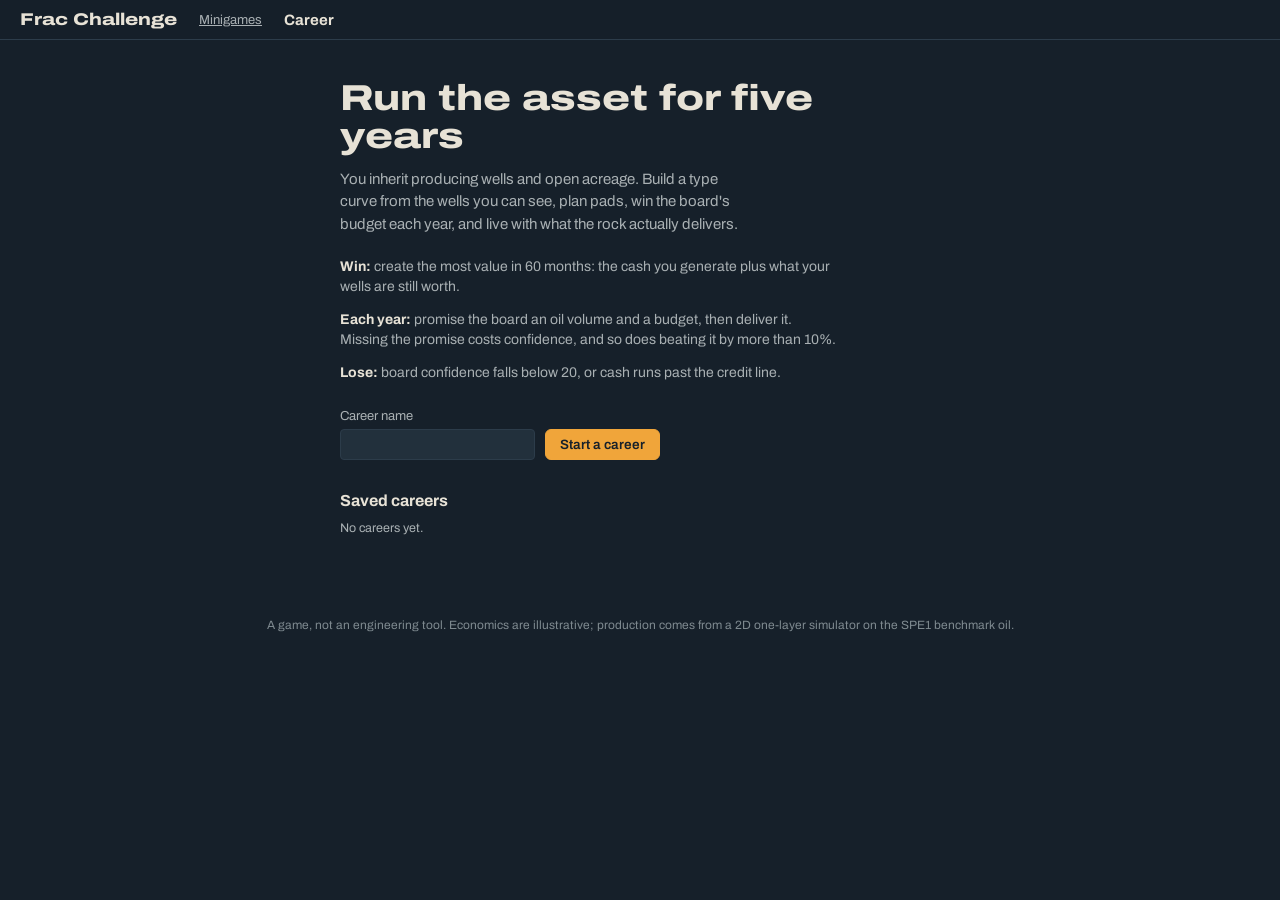
==== game/web/career.html @ 38262e61 "Ressim: frac-to-production simulator on JutulDarcy, with the game built on it First commit of the wh" ====
<!doctype html>
<html lang="en">
<head>
<meta charset="utf-8">
<meta name="viewport" content="width=device-width, initial-scale=1">
<title>Frac Challenge career</title>
<link rel="preconnect" href="https://fonts.googleapis.com">
<link rel="preconnect" href="https://fonts.gstatic.com" crossorigin>
<link href="https://fonts.googleapis.com/css2?family=Archivo:wdth,wght@62..125,400..800&display=swap" rel="stylesheet">
<link rel="icon" href="data:image/svg+xml,%3Csvg xmlns=%22http://www.w3.org/2000/svg%22 viewBox=%220 0 16 16%22%3E%3Crect x=%225%22 y=%221%22 width=%226%22 height=%2214%22 fill=%22%23f0a53a%22/%3E%3C/svg%3E">
<link rel="stylesheet" href="css/app.css">
<link rel="stylesheet" href="css/game.css">
<link rel="stylesheet" href="css/career.css">
<script type="importmap">
{ "imports": {
    "three": "./vendor/three/build/three.module.js",
    "three/addons/": "./vendor/three/addons/"
} }
</script>
</head>
<body class="career">
<header class="cbar">
  <a class="brand" href="./">Frac Challenge</a>
  <a class="workshop-link" href="minigames.html">Minigames</a>
  <span class="cname" id="cname">Career</span>
  <span class="clock" id="clock"></span>
  <span class="kpi"><span>Cash</span><strong id="cash"></strong></span>
  <span class="kpi conf"><span>Board confidence</span><meter id="conf" min="0" max="100" low="20" high="50" optimum="100"></meter><strong id="conf-n"></strong></span>
  <span class="kpi pace" id="pace" hidden><span>This year</span><strong></strong></span>
  <span class="advance">
    <button type="button" id="advY">To year end</button>
    <button type="button" id="adv1" class="continue">Continue</button>
  </span>
</header>

<main id="landing" class="landing" hidden>
  <h1>Run the asset for five years</h1>
  <p class="lede">You inherit producing wells and open acreage. Build a type curve from the wells you can see, plan pads,
    win the board's budget each year, and live with what the rock actually delivers.</p>
  <ul class="rules">
    <li><strong>Win:</strong> create the most value in 60 months: the cash you generate plus what your wells are still worth.</li>
    <li><strong>Each year:</strong> promise the board an oil volume and a budget, then deliver it. Missing the promise costs confidence, and so does beating it by more than 10%.</li>
    <li><strong>Lose:</strong> board confidence falls below 20, or cash runs past the credit line.</li>
  </ul>
  <form id="new-form" class="new-form">
    <label>Career name <input id="new-name" maxlength="40" required></label>
    <button type="submit">Start a career</button>
  </form>
  <p id="gen" class="gen" hidden role="status"></p>
  <h2>Saved careers</h2>
  <ul id="careers" class="careers"></ul>
</main>

<div id="app" class="app" hidden>
  <nav class="tabs" aria-label="Career sections">
    <button type="button" data-tab="home">Home</button>
    <button type="button" data-tab="inbox">Inbox <span id="inbox-n" class="count"></span></button>
    <span class="nav-group">Asset</span>
    <button type="button" data-tab="field">Field</button>
    <button type="button" data-tab="maps">Maps</button>
    <button type="button" data-tab="typecurve">Type curve</button>
    <button type="button" data-tab="diag">Diagnostics</button>
    <button type="button" data-tab="plan">Development plan</button>
    <span class="nav-group">Company</span>
    <button type="button" data-tab="board">Board</button>
    <button type="button" data-tab="finance">Finances</button>
  </nav>
  <div class="main">

  <section class="tab" id="tab-home" hidden>
    <div id="end-card"></div>
    <div class="home-grid">
      <div class="home-main">
        <h2>Coming up</h2>
        <ol id="next-up" class="next-up"></ol>
        <h2>Latest news</h2>
        <ol id="home-inbox" class="inbox compact"></ol>
        <div id="home-chart"></div>
      </div>
      <aside class="home-side">
        <div class="panel-card" id="conf-card"></div>
        <div class="panel-card" id="year-card"></div>
        <div class="panel-card" id="rival-card" hidden></div>
        <div class="panel-card" id="money-card"></div>
      </aside>
    </div>
  </section>

  <section class="tab" id="tab-finance" hidden>
    <div id="fin-cash"></div>
    <div id="fin-flows"></div>
    <div id="fin-years"></div>
    <div id="fin-afe"></div>
  </section>

  <section class="tab" id="tab-diag" hidden>
    <div id="diag-host"></div>
  </section>

  <section class="tab" id="tab-maps" hidden>
    <div id="maps-host"></div>
  </section>

  <section class="tab" id="tab-field" hidden>
    <div class="cols">
      <div class="col-main">
        <div class="stage3d" id="stage3d">
          <canvas id="field3d" role="img" aria-label="3D view of the field: sections, pads and wells underground. The pad list below describes it in words." aria-describedby="field-keys"></canvas>
          <div class="stage-tools">
            <button type="button" id="fit">Whole field</button>
            <button type="button" id="ug" aria-pressed="false">Underground view</button>
            <span class="seg" role="group" aria-label="Map layer">
              <button type="button" data-layer="wells" aria-pressed="true">Wells</button>
              <button type="button" data-layer="production" aria-pressed="false">Production</button>
            </span>
            <span class="seg" role="group" aria-label="Map style">
              <button type="button" data-style="aerial" aria-pressed="true">Aerial</button>
              <button type="button" data-style="topo" aria-pressed="false">Topo</button>
            </span>
            <button type="button" id="map2d" aria-pressed="false">Schematic</button>
          </div>
          <details class="map-legend">
            <summary>Legend</summary>
            <ul>
              <li><i class="sw road"></i>County road on a section line</li>
              <li><i class="sw lease"></i>Lease road and pad</li>
              <li><i class="sw plan"></i>Planned pad</li>
              <li><i class="sw well you"></i>Your well: surface location, lateral, bottom hole</li>
              <li><i class="sw well pdp"></i>Inherited well</li>
              <li><i class="sw well planned"></i>Planned well</li>
              <li class="topo-only"><i class="sw plss"></i>Section line</li>
              <li class="topo-only"><i class="sw contour"></i>Contour, 10 ft (heavy every 50 ft)</li>
              <li><i class="sw wash"></i>Dry wash</li>
            </ul>
            <p class="elev"></p>
            <p class="bubbles"></p>
            <p>Terrain, washes and elevations are illustrative, not a real place.</p>
          </details>
        </div>
        <p class="stage-note">Drag to orbit, scroll to zoom, click a section. Wells drawn about 40 ft wide so they read; equipment simplified at this scale.</p>
        <p class="sr-only" id="field-keys">The view opens as a map, north up. With it focused: arrow keys orbit, plus and minus zoom, Home shows the whole field.</p>
        <div class="month-changes" id="month-changes" role="status" aria-live="polite"></div>
        <nav class="pad-list" id="pad-list" aria-label="Pads on the field"></nav>
        <div id="map-field" hidden></div>
        <div id="ch-history"></div>
      </div>
      <aside class="col-side" id="sec-detail"></aside>
    </div>
  </section>

  <section class="tab" id="tab-typecurve" hidden>
    <div class="tc-layout">
      <div class="tc-left">
        <div class="tc-head">
          <h2>Analog wells</h2>
          <div class="tc-tools">
            <button type="button" class="small-btn" id="tc-near">Nearest to my pads</button>
            <button type="button" class="small-btn" id="tc-all">All</button>
            <button type="button" class="small-btn" id="tc-none">None</button>
            <span class="tc-prox"><select id="tc-prox-pad" aria-label="Section to auto-forecast"></select>
              <input type="number" id="tc-prox-n" min="3" max="20" value="8" aria-label="Number of nearest wells">
              <button type="button" class="small-btn" id="tc-prox">Nearest wells</button></span>
            <label class="check"><input type="checkbox" id="tc-norm" checked> Per 1,000 ft of lateral</label>
            <label class="tc-geo" id="tc-geo-row" hidden>Adjust for geology <select id="tc-geo"></select></label>
          </div>
          <p class="hint" id="tc-geo-note"></p>
        </div>
        <p class="hint">Wells near the acreage you will drill predict it best. Hover a well to find it on the chart and the map; click a column to sort.</p>
        <div id="tc-table" class="tc-table"></div>
        <div id="tc-range" class="tc-range"></div>
        <div id="map-tc"></div>
      </div>
      <div class="tc-right">
        <div id="ch-tc"></div>
        <div class="eur" id="tc-eur"></div>
        <div class="tc-fit">
          <div>
            <h2>Adjust the P50</h2>
            <p class="hint">Drag to override the fit. The white line and “Your P50 EUR” follow you; nothing is kept until you save.</p>
            <div id="tc-sliders" class="sliders"></div>
          </div>
          <div>
            <h2>Save and use</h2>
            <form id="tc-save" class="inline">
              <label>Name <input id="tc-name" maxlength="30"></label>
              <button type="submit" id="tc-save-btn">Save type curve</button>
            </form>
            <p id="tc-msg" class="hint" role="status"></p>
            <ul id="tc-list" class="plain saved"></ul>
          </div>
        </div>
      </div>
    </div>
  </section>

  <section class="tab" id="tab-plan" hidden>
    <div class="plan-strip" id="plan-strip"></div>
    <div id="plan-warn" class="warn" role="alert" hidden></div>
    <div class="plan-layout">
      <div class="plan-inputs">
        <h2>Pads, in drilling order</h2>
        <div id="map-plan" class="map-plan"></div>
        <div class="add-pad" id="add-pad"></div>
        <ol id="pads" class="pads"></ol>
        <h2>Type curve</h2>
        <div id="plan-tc"></div>
        <h2>Completion design, field-wide</h2>
        <div id="plan-design" class="sliders"></div>
        <h2>Equipment</h2>
        <div id="plan-equip" class="sliders"></div>
        <details class="rules"><summary>How the schedule works</summary>
          <ul>
            <li>One rig per pad. Wells are batch drilled, each rig gets faster with practice, and rigs move between pads.</li>
            <li>A frac crew starts a pad only after all its wells are drilled.</li>
            <li>Wells come online together after a 14-day tie-in.</li>
            <li>A pad waits for the next budget year if its cost would break that year's budget.</li>
            <li>Pads lock 30 days before spud.</li>
          </ul>
        </details>
      </div>
      <div class="plan-results">
        <div id="plan-measures" class="tiles"></div>
        <div id="plan-years"></div>
        <div id="ch-gantt"></div>
        <div id="ch-forecast"></div>
        <div id="plan-pads"></div>
        <div id="plan-scen" class="plan-scen"></div>
        <div id="plan-afe"></div>
      </div>
    </div>
  </section>

  <section class="tab" id="tab-board" hidden>
    <div class="board-layout">
      <div id="board-main"></div>
      <aside id="board-side"></aside>
    </div>
  </section>

  <section class="tab" id="tab-inbox" hidden>
    <div class="mail">
      <div class="mail-list">
        <div class="chips" id="mail-filters" role="toolbar" aria-label="Filter messages"></div>
        <ol id="inbox" class="mail-items"></ol>
      </div>
      <article class="mail-read" id="mail-read" aria-live="polite"></article>
    </div>
  </section>
  </div>
</div>

<footer class="disclaimer">
  A game, not an engineering tool. Economics are illustrative; production comes from a 2D one-layer simulator on the SPE1 benchmark oil.
</footer>
<script type="module" src="js/career/app.js"></script>
</body>
</html>
---- game/web/css/app.css ----
:root {
  --bluestone: #16202a;
  --slate: #22303c;
  --slate-2: #2c3c4a;
  --bone: #e7e2d6;
  --bone-dim: #a9b0b3;
  --gauge: #f0a53a;
  --api-red: #c8463a;
  --plate-steel: #c9c6bd;
  --plate-ink: #1f2428;
  --font: 'Archivo', system-ui, sans-serif;
  --gutter: 16px;
}
* { box-sizing: border-box; }
html, body { margin: 0; height: 100%; background: var(--bluestone); color: var(--bone); font-family: var(--font);
  font-variation-settings: 'wdth' 100; -webkit-font-smoothing: antialiased; overflow: hidden; }
#view { position: fixed; inset: 0; width: 100%; height: 100%; display: block; outline: none; }

.title { position: fixed; top: 20px; left: 24px; max-width: 34ch; pointer-events: none; }
.title h1 { margin: 0; font-size: 30px; line-height: 1.05; font-weight: 750; font-variation-settings: 'wdth' 125; letter-spacing: 0.01em; }
.switch { display: flex; gap: 4px; margin-top: 14px; pointer-events: auto; }
.switch a { padding: 5px 12px; font-size: 13px; color: var(--bone-dim); text-decoration: none; border: 1px solid var(--slate-2); border-radius: 999px; }
.switch a:hover { color: var(--bone); }
.switch a:focus-visible { outline: 2px solid var(--gauge); outline-offset: 2px; }
.switch a[aria-current='page'] { color: var(--bluestone); background: var(--gauge); border-color: var(--gauge); }
.title p { margin: 8px 0 0; font-size: 14px; line-height: 1.45; color: var(--bone-dim); }

/* the stack: a real top-to-bottom sequence, so it is an ordered list joined by a pipe */
.stack { position: fixed; left: 24px; top: 50%; transform: translateY(-50%); }
.stack ol { list-style: none; margin: 0; padding: 0 0 0 18px; position: relative; }
.stack ol::before { content: ''; position: absolute; left: 5px; top: 10px; bottom: 10px; width: 2px; background: var(--slate-2); }
.stack li { position: relative; margin: 2px 0; }
.stack button { all: unset; cursor: pointer; display: block; padding: 6px 10px; font-size: 14px; line-height: 1.2; color: var(--bone-dim);
  border-radius: 4px; }
.stack button::before { content: ''; position: absolute; left: -17px; top: 50%; width: 10px; height: 10px; margin-top: -5px;
  border-radius: 50%; background: var(--bluestone); border: 2px solid var(--slate-2); }
.stack button:hover { color: var(--bone); }
.stack button:focus-visible { outline: 2px solid var(--gauge); outline-offset: 2px; }
.stack button[aria-current='true'] { color: var(--bone); background: var(--slate); }
.stack button[aria-current='true']::before { background: var(--gauge); border-color: var(--gauge); }

/* the nameplate: stamped stainless, four rivets, etched type. The one loud element on screen. */
.plate { position: fixed; right: 24px; top: 50%; transform: translateY(-50%); width: min(340px, calc(100vw - 32px)); }
.plate-inner { position: relative; padding: 22px 24px 18px; color: var(--plate-ink); border-radius: 6px;
  background:
    radial-gradient(circle at 12px 12px, #8d8a83 3px, #e9e6de 4px, transparent 5px),
    radial-gradient(circle at calc(100% - 12px) 12px, #8d8a83 3px, #e9e6de 4px, transparent 5px),
    radial-gradient(circle at 12px calc(100% - 12px), #8d8a83 3px, #e9e6de 4px, transparent 5px),
    radial-gradient(circle at calc(100% - 12px) calc(100% - 12px), #8d8a83 3px, #e9e6de 4px, transparent 5px),
    repeating-linear-gradient(90deg, rgba(255,255,255,0.05) 0 1px, rgba(0,0,0,0.04) 1px 3px),
    linear-gradient(160deg, #dcd9d1, var(--plate-steel) 55%, #b4b1a8);
  box-shadow: inset 0 0 0 1px rgba(255,255,255,0.5), inset 0 0 0 3px rgba(0,0,0,0.12), 0 18px 40px rgba(0,0,0,0.45); }
.plate h2 { margin: 0 0 8px; font-size: 19px; line-height: 1.15; font-weight: 800; font-variation-settings: 'wdth' 125;
  text-shadow: 0 1px 0 rgba(255,255,255,0.6), 0 -1px 0 rgba(0,0,0,0.25); }
.plate p { margin: 0 0 12px; font-size: 14px; line-height: 1.45; }
.plate dl { margin: 0; display: grid; gap: 6px; }
.plate dl div { padding-top: 6px; border-top: 1px solid rgba(31,36,40,0.22); font-size: 13.5px; font-variant-numeric: tabular-nums; }
.plate-est { margin: 12px 0 0 !important; font-size: 12.5px !important; color: #5b5a55; }

.explode { position: fixed; left: 50%; bottom: 64px; transform: translateX(-50%); display: flex; align-items: center; gap: 14px;
  font-size: 13px; color: var(--bone-dim); padding: 10px 16px; background: rgba(22,32,42,0.72); border-radius: 999px;
  backdrop-filter: blur(6px); }
.explode input { width: min(360px, 50vw); accent-color: var(--gauge); }
.explode input:focus-visible { outline: 2px solid var(--gauge); outline-offset: 4px; }

.disclaimer { position: fixed; left: 50%; bottom: 16px; transform: translateX(-50%); width: min(760px, calc(100vw - 32px));
  font-size: 12px; line-height: 1.4; color: #7f8a90; text-align: center; }
.perf { position: fixed; right: 12px; bottom: 12px; font-size: 12px; color: var(--bone-dim); font-variant-numeric: tabular-nums; }

/* hover label that follows the pointer over a part */
.hover-tag { position: fixed; pointer-events: none; padding: 4px 8px; font-size: 13px; background: var(--slate); color: var(--bone);
  border-left: 3px solid var(--gauge); border-radius: 3px; transform: translate(14px, -50%); white-space: nowrap; }

@media (max-width: 760px) {
  .title h1 { font-size: 24px; }
  .stack { top: auto; bottom: 120px; transform: none; left: var(--gutter); }
  .stack button { padding: 4px 8px; font-size: 13px; }
  .plate { top: auto; bottom: 120px; right: var(--gutter); transform: none; width: min(260px, calc(100vw - 32px)); }
  .explode { bottom: 72px; width: calc(100vw - 32px); }
  .explode input { flex: 1; width: auto; }
}
@media (prefers-reduced-motion: reduce) { * { transition: none !important; } }
.switch a.back { margin-left: 10px; color: var(--gauge, #f0a53a); border-color: currentColor; }
---- game/web/css/game.css ----
/* Game screens. Tokens come from app.css (bluestone, slate, bone, gauge amber, API red, Archivo). */
body.game { overflow: hidden; }
[hidden] { display: none !important; }
body[data-screen='levels'] .labels { display: none; }   /* 3D labels must not show through the level list */
.star-off { color: var(--slate-2); }

.topbar { position: fixed; top: 0; left: 0; right: 0; height: 52px; display: flex; align-items: center; gap: 18px;
  padding: 0 20px; background: linear-gradient(var(--bluestone), rgba(22,32,42,0)); z-index: 5; }
.brand { font-weight: 800; font-variation-settings: 'wdth' 125; font-size: 17px; color: var(--bone); text-decoration: none; }
.brand:focus-visible, .workshop-link:focus-visible { outline: 2px solid var(--gauge); outline-offset: 3px; }
.crumb { font-size: 14px; color: var(--bone-dim); }
.sim { margin-left: auto; font-size: 13px; color: var(--bone-dim); display: inline-flex; align-items: center; gap: 7px; }
.sim::before { content: ''; width: 8px; height: 8px; border-radius: 50%; background: var(--bone-dim); }
.sim[data-state='ready']::before { background: #6fbf73; }
.sim[data-state='warming']::before { background: var(--gauge); animation: pulse 1.2s infinite; }
.sim[data-state='error']::before, .sim[data-state='off']::before { background: var(--api-red); }
@keyframes pulse { 50% { opacity: 0.3; } }
.workshop-link { font-size: 13px; color: var(--bone-dim); }

/* ---------- level list: a drilling schedule, in play order ---------- */
.screen.levels { position: fixed; inset: 52px 0 40px; overflow: auto; z-index: 4;
  background: linear-gradient(90deg, rgba(22,32,42,0.97) 0, rgba(22,32,42,0.9) 560px, rgba(22,32,42,0.2) 900px); }
.levels-inner { max-width: 560px; padding: 28px 24px 40px; }
.levels h1 { font-size: 34px; line-height: 1.05; margin: 0 0 10px; font-weight: 800; font-variation-settings: 'wdth' 125; }
.lede { font-size: 15px; line-height: 1.5; color: var(--bone-dim); margin: 0 0 18px; max-width: 46ch; }
.player { display: flex; flex-direction: column; gap: 6px; font-size: 13px; color: var(--bone-dim); margin-bottom: 22px; }
.player input { font: inherit; font-size: 15px; color: var(--bone); background: var(--slate); border: 1px solid var(--slate-2);
  border-radius: 4px; padding: 8px 10px; max-width: 280px; }
.player input:focus-visible { outline: 2px solid var(--gauge); outline-offset: 1px; }
.level-list { list-style: none; margin: 0; padding: 0; counter-reset: lv; }
.level-list li { counter-increment: lv; }
.level-list button { all: unset; box-sizing: border-box; cursor: pointer; display: grid; grid-template-columns: 34px 1fr auto;
  grid-template-areas: 'n name stars' 'n brief brief'; gap: 2px 10px; width: 100%; padding: 12px 10px; border-top: 1px solid var(--slate-2); }
.level-list button::before { content: counter(lv); grid-area: n; font-size: 22px; font-weight: 700; color: var(--slate-2);
  font-variation-settings: 'wdth' 125; font-variant-numeric: tabular-nums; }
.level-list button:hover { background: rgba(44,60,74,0.5); }
.level-list button:hover::before { color: var(--gauge); }
.level-list button:focus-visible { outline: 2px solid var(--gauge); outline-offset: -2px; }
.lv-name { grid-area: name; font-size: 17px; font-weight: 700; }
.lv-brief { grid-area: brief; font-size: 13.5px; line-height: 1.45; color: var(--bone-dim); }
.lv-stars { grid-area: stars; color: var(--gauge); letter-spacing: 2px; font-size: 15px; }

/* ---------- side panels ---------- */
.panel { position: fixed; top: 60px; bottom: 44px; width: 360px; overflow: auto; z-index: 3; padding: 18px 20px 24px;
  background: rgba(22,32,42,0.9); backdrop-filter: blur(8px); border-radius: 8px; scrollbar-width: thin; }
.panel.design { left: 16px; }
.panel.results { right: 16px; width: 400px; }
.panel h1 { margin: 0 0 6px; font-size: 24px; font-weight: 800; font-variation-settings: 'wdth' 125; }
.panel h2 { margin: 22px 0 8px; font-size: 15px; font-weight: 700; }
.panel p { margin: 0 0 10px; font-size: 14px; line-height: 1.5; }
.lesson { color: var(--bone-dim); border-left: 3px solid var(--gauge); padding-left: 10px; }
.facts, .capex dl, .money dl { margin: 12px 0; display: grid; gap: 0; }
.facts div, .capex dl div, .money dl div { display: flex; justify-content: space-between; gap: 12px; padding: 5px 0;
  border-top: 1px solid rgba(169,176,179,0.14); font-size: 13.5px; }
.facts dt, .capex dt, .money dt { color: var(--bone-dim); }
.facts dd, .capex dd, .money dd { margin: 0; font-variant-numeric: tabular-nums; }

.ctl { margin: 14px 0 6px; }
.ctl label { display: flex; justify-content: space-between; font-size: 14px; font-weight: 600; margin-bottom: 4px; }
.ctl output { font-weight: 500; font-variant-numeric: tabular-nums; color: var(--gauge); }
.ctl input[type=range] { width: 100%; accent-color: var(--gauge); }
.ctl input:focus-visible { outline: 2px solid var(--gauge); outline-offset: 3px; }
.ctl .hint { margin: 2px 0 0; font-size: 12.5px; color: var(--bone-dim); }
.ctl.compact { margin: 4px 0; }
.ctl.compact label { font-size: 12.5px; font-weight: 500; margin: 0; }
.per-stage { border: 1px solid var(--slate-2); border-radius: 6px; padding: 6px 10px 8px; margin: 14px 0; }
.per-stage legend { font-size: 13px; font-weight: 600; padding: 0 4px; }

.capex { margin-top: 18px; padding-top: 10px; border-top: 2px solid var(--slate-2); }
.capex-total { display: flex; justify-content: space-between; align-items: baseline; }
.capex-total span { font-size: 14px; color: var(--bone-dim); }
.capex-total strong { font-size: 24px; font-weight: 700; font-variant-numeric: tabular-nums; }
.budget { height: 6px; background: var(--slate); border-radius: 3px; margin: 8px 0 4px; overflow: hidden; }
.budget span { display: block; height: 100%; background: var(--gauge); border-radius: 3px; }
.budget.over span { background: var(--api-red); }
.budget-text { font-size: 12.5px !important; color: var(--bone-dim); }

.run { all: unset; box-sizing: border-box; display: block; width: 100%; text-align: center; cursor: pointer; margin-top: 16px;
  padding: 12px; font-weight: 700; font-size: 15px; color: var(--bluestone); background: var(--gauge); border-radius: 6px; }
.run:hover { filter: brightness(1.08); }
.run:focus-visible { outline: 2px solid var(--bone); outline-offset: 2px; }
.run:disabled { cursor: not-allowed; background: var(--slate-2); color: var(--bone-dim); }
.run-note { font-size: 12.5px !important; color: var(--bone-dim); margin-top: 8px !important; }
body[data-screen='results'] .panel.design .run { background: var(--slate-2); color: var(--bone); }

.runbar { position: fixed; left: 50%; top: 70px; transform: translateX(-50%); z-index: 6; display: flex; align-items: center; gap: 10px;
  padding: 10px 16px; font-size: 14px; background: var(--slate); border-radius: 999px; box-shadow: 0 8px 24px rgba(0,0,0,0.35); }
.spinner { width: 14px; height: 14px; border: 2px solid var(--slate-2); border-top-color: var(--gauge); border-radius: 50%; animation: spin 0.8s linear infinite; }
@keyframes spin { to { transform: rotate(360deg); } }

/* ---------- results ---------- */
.npv { display: grid; grid-template-columns: 1fr auto; align-items: end; gap: 0 12px; padding-bottom: 6px; }
.npv-label { grid-column: 1 / -1; font-size: 13px; color: var(--bone-dim); }
.npv-value { font-size: 44px; line-height: 1; font-weight: 800; font-variation-settings: 'wdth' 112; font-variant-numeric: tabular-nums; }
.npv-value.neg { color: #e88a7f; }
.stars { font-size: 26px; color: var(--gauge); letter-spacing: 3px; }
.thresholds { grid-column: 1 / -1; font-size: 12.5px !important; color: var(--bone-dim); margin: 6px 0 0 !important; }
.money-note { font-size: 12.5px !important; color: var(--bone-dim); }

.chart { margin: 18px 0 0; position: relative; }
.chart figcaption { font-size: 14px; font-weight: 600; margin-bottom: 2px; }
.chart-note { font-size: 12.5px !important; color: var(--bone-dim); margin: 0 0 4px !important; }
.chart svg { width: 100%; height: auto; display: block; overflow: visible; }
.chart .grid { stroke: rgba(169,176,179,0.12); stroke-width: 1; }
.chart .axis-zero { stroke: rgba(169,176,179,0.45); stroke-width: 1; }
.chart .tick { fill: var(--bone-dim); font-size: 10.5px; font-family: var(--font); font-variant-numeric: tabular-nums; }
.chart .series { fill: none; stroke: var(--gauge); stroke-width: 2; stroke-linejoin: round; stroke-linecap: round; }
.chart .bar { fill: var(--gauge); }
.chart .cross { stroke: rgba(231,226,214,0.4); stroke-width: 1; }
.chart .dot { fill: var(--gauge); stroke: var(--bluestone); stroke-width: 2; }
.chart .marker { stroke: var(--bone-dim); stroke-dasharray: 3 3; }
.chart .marker-text { fill: var(--bone); }
.chart-tip { position: absolute; pointer-events: none; padding: 6px 9px; font-size: 12.5px; background: var(--slate); border-radius: 4px;
  box-shadow: 0 6px 18px rgba(0,0,0,0.4); display: flex; flex-direction: column; gap: 1px; white-space: nowrap; z-index: 2; }
.chart-tip .muted { color: var(--bone-dim); }
.chart-table summary { font-size: 12px; color: var(--bone-dim); cursor: pointer; margin-top: 4px; }
.chart-table table { font-size: 12px; border-collapse: collapse; margin-top: 4px; }
.chart-table td, .chart-table th { padding: 2px 10px 2px 0; text-align: left; font-variant-numeric: tabular-nums; }

.board { list-style: none; margin: 0; padding: 0; counter-reset: rk; }
.board li { counter-increment: rk; display: grid; grid-template-columns: 22px 1fr auto auto; gap: 8px; padding: 5px 0;
  border-top: 1px solid rgba(169,176,179,0.14); font-size: 13.5px; }
.board li::before { content: counter(rk); color: var(--bone-dim); font-variant-numeric: tabular-nums; }
.board li.empty { display: block; color: var(--bone-dim); }
.board li.empty::before { content: none; }
.board .who { overflow: hidden; text-overflow: ellipsis; white-space: nowrap; }
.board .st { color: var(--gauge); }
.board .val { font-variant-numeric: tabular-nums; }
.actions { display: flex; gap: 8px; margin-top: 20px; }
.actions button { all: unset; cursor: pointer; flex: 1; text-align: center; padding: 10px; font-size: 14px; font-weight: 600;
  border: 1px solid var(--slate-2); border-radius: 6px; }
.actions button.primary { background: var(--gauge); color: var(--bluestone); border-color: var(--gauge); }
.actions button:focus-visible { outline: 2px solid var(--bone); outline-offset: 2px; }

/* ---------- pressure timeline ---------- */
.timeline { position: fixed; left: 392px; right: 432px; bottom: 52px; z-index: 3; display: flex; align-items: center; gap: 12px;
  padding: 10px 14px; background: rgba(22,32,42,0.88); border-radius: 8px; backdrop-filter: blur(6px); flex-wrap: wrap; }
.timeline button { all: unset; cursor: pointer; padding: 5px 12px; font-size: 13px; font-weight: 600; border: 1px solid var(--slate-2); border-radius: 999px; }
.timeline button:focus-visible { outline: 2px solid var(--gauge); outline-offset: 2px; }
.timeline input { flex: 1; min-width: 120px; accent-color: var(--gauge); }
#month-label { font-size: 13px; min-width: 120px; font-variant-numeric: tabular-nums; }
.legend { display: flex; align-items: center; gap: 8px; font-size: 12px; color: var(--bone-dim); flex-basis: 100%; }
.legend .ramp { flex: 1; height: 8px; border-radius: 2px; }

/* ---------- 3D labels ---------- */
.labels { position: fixed; inset: 0; pointer-events: none; z-index: 2; }
.lbl { position: absolute; left: 0; top: 0; font-size: 12px; color: var(--bone); white-space: nowrap; margin: -9px 0 0 6px; text-shadow: 0 1px 3px rgba(0,0,0,0.8); }
.lbl.stage { font-weight: 700; color: var(--gauge); margin-left: -4px; }
.lbl.lease { color: var(--gauge); }
.lbl.muted, .lbl.tick, .lbl.note { color: var(--bone-dim); }
.lbl.note { font-style: italic; }

.game .disclaimer { bottom: 12px; }

@media (max-width: 900px) {
  .game .disclaimer { font-size: 10.5px; bottom: 6px; }
  .screen.levels { bottom: 64px; }
  .topbar { gap: 10px; padding: 0 12px; }
  .topbar .crumb { display: none; }
  .workshop-link { font-size: 12px; }
  .panel, .panel.results { width: auto; left: 12px !important; right: 12px !important; top: auto; bottom: 48px; max-height: 46vh; }
  body[data-screen='results'] .panel.design { display: none; }   /* one panel at a time on a phone */
  .panel.results { z-index: 4; }
  .timeline { left: 12px; right: 12px; bottom: calc(46vh + 56px); }
  .levels-inner { padding: 20px 16px; }
}
---- game/web/css/career.css ----
/* Career mode: a desk, not a 3D stage. Same tokens as the game; the page scrolls. */
body.career { overflow: auto; background: var(--bluestone); }
body.career .disclaimer { position: static; transform: none; margin: 32px auto 16px; }

.cbar { position: sticky; top: 0; z-index: 10; display: flex; flex-wrap: wrap; align-items: center; gap: 10px 22px; padding: 10px 20px;
  background: rgba(22,32,42,0.96); border-bottom: 1px solid var(--slate-2); backdrop-filter: blur(6px); }
.cname { font-weight: 700; font-size: 15px; }
.clock { font-size: 14px; color: var(--bone-dim); font-variant-numeric: tabular-nums; }
.kpi { display: inline-flex; align-items: baseline; gap: 8px; font-size: 13px; color: var(--bone-dim); }
.kpi strong { color: var(--bone); font-size: 15px; font-variant-numeric: tabular-nums; }
.kpi meter { width: 90px; height: 8px; align-self: center; }
.advance { margin-left: auto; display: flex; gap: 8px; }
.advance button, .new-form button, .inline button, .board-go, .pads button, .small-btn { all: unset; cursor: pointer; padding: 7px 14px;
  font-size: 13.5px; font-weight: 600; border-radius: 6px; border: 1px solid var(--slate-2); color: var(--bone); }
.advance button#adv1, .new-form button, .inline button, .board-go { background: var(--gauge); color: var(--bluestone); border-color: var(--gauge); }
.advance button:disabled, .board-go:disabled { cursor: not-allowed; background: var(--slate); color: var(--bone-dim); border-color: var(--slate-2); }
.advance button:focus-visible, .new-form button:focus-visible, .inline button:focus-visible, .board-go:focus-visible, .pads button:focus-visible,
.small-btn:focus-visible, .tabs button:focus-visible { outline: 2px solid var(--bone); outline-offset: 2px; }

.landing { max-width: 640px; margin: 0 auto; padding: 40px 20px; }
.landing h1 { font-size: 36px; line-height: 1.05; margin: 0 0 12px; font-weight: 800; font-variation-settings: 'wdth' 125; }
.landing h2 { font-size: 16px; margin: 32px 0 10px; }
.new-form { display: flex; gap: 10px; align-items: end; flex-wrap: wrap; }
.new-form label, .inline label { display: flex; flex-direction: column; gap: 6px; font-size: 13px; color: var(--bone-dim); }
input[type=text], input:not([type]), input[type=number], select { font: inherit; font-size: 14px; color: var(--bone); background: var(--slate);
  border: 1px solid var(--slate-2); border-radius: 4px; padding: 7px 9px; }
input:focus-visible, select:focus-visible { outline: 2px solid var(--gauge); outline-offset: 1px; }
.gen { margin-top: 14px; font-size: 14px; }
.careers { list-style: none; padding: 0; margin: 0; }
.careers a { display: flex; justify-content: space-between; gap: 12px; padding: 10px 4px; border-top: 1px solid var(--slate-2);
  color: var(--bone); text-decoration: none; font-size: 14px; }
.careers a:hover { background: rgba(44,60,74,0.5); }
.careers .meta { color: var(--bone-dim); font-variant-numeric: tabular-nums; }

.app { max-width: 1320px; margin: 0 auto; padding: 0 20px; }
.tabs { display: flex; gap: 2px; margin: 16px 0 18px; border-bottom: 1px solid var(--slate-2); }
.tabs button { all: unset; cursor: pointer; padding: 10px 16px; font-size: 14px; font-weight: 600; color: var(--bone-dim); border-bottom: 2px solid transparent; margin-bottom: -1px; }
.tabs button[aria-selected='true'] { color: var(--bone); border-bottom-color: var(--gauge); }
.count { display: inline-block; min-width: 18px; padding: 0 5px; margin-left: 4px; font-size: 11.5px; line-height: 18px; text-align: center;
  border-radius: 9px; background: var(--gauge); color: var(--bluestone); }
.count:empty { display: none; }

.cols { display: grid; grid-template-columns: minmax(0, 1fr) 360px; gap: 28px; align-items: start; }
#tab-typecurve .cols, #tab-plan .cols { grid-template-columns: 360px minmax(0, 1fr); }
.col-side h2, .col-main h2 { font-size: 15px; margin: 22px 0 8px; }
.col-side h2:first-child, .col-main h2:first-child { margin-top: 0; }
.hint { font-size: 12.5px; color: var(--bone-dim); line-height: 1.45; margin: 0 0 8px; }
.plain { list-style: none; padding: 0; margin: 0; font-size: 13.5px; }
.plain li { padding: 6px 0; border-top: 1px solid rgba(169,176,179,0.14); display: flex; justify-content: space-between; gap: 10px; }

/* map */
.fieldmap { width: 100%; height: auto; display: block; }
.fieldmap .sec-box { fill: #1d2a35; stroke: #2c3c4a; stroke-width: 1; }
.fieldmap .sec { cursor: pointer; outline: none; }
.fieldmap .sec:hover .sec-box, .fieldmap .sec:focus-visible .sec-box { stroke: var(--gauge); stroke-width: 1.5; }
.fieldmap .sec.developed .sec-box { fill: #22303c; }
.fieldmap .sec.focus .sec-box { stroke: var(--gauge); stroke-width: 2; }
.fieldmap .sec-name { fill: var(--bone-dim); font-size: 10px; font-family: var(--font); font-weight: 600; }
.fieldmap .lat { stroke-width: 2; stroke-linecap: round; }
.fieldmap .lat.inherited:not(.sel), .fieldmap .lat.you:not(.sel) { opacity: 0.35; }
.fieldmap .lat.planned { stroke: var(--gauge); stroke-dasharray: 5 4; stroke-width: 1.6; }
.fieldmap .lat.planned.locked { stroke-dasharray: none; }
.fieldmap .lat-hit { stroke: transparent; stroke-width: 9; cursor: pointer; }
.fieldmap .order { fill: var(--gauge); }
.fieldmap .order-n { fill: var(--bluestone); font-size: 10px; font-weight: 800; font-family: var(--font); }
.fieldmap .map-note { fill: var(--bone-dim); font-size: 9px; font-family: var(--font); }

/* type curve */
.tc-wells { max-height: 340px; overflow: auto; border-top: 1px solid var(--slate-2); margin-bottom: 14px; }
.tc-wells label { display: grid; grid-template-columns: 18px 64px 1fr; gap: 8px; align-items: center; padding: 5px 2px; font-size: 13px;
  border-bottom: 1px solid rgba(169,176,179,0.12); cursor: pointer; }
.tc-wells .meta { color: var(--bone-dim); font-size: 12px; font-variant-numeric: tabular-nums; }
.tc-wells input { accent-color: var(--gauge); }
.tc-tools { font-size: 13px; margin: 6px 0 8px; }
.tc-tools input { accent-color: var(--gauge); }
.eur { display: flex; gap: 22px; margin: 6px 0 4px; flex-wrap: wrap; }
.eur div { display: flex; flex-direction: column; }
.eur span { font-size: 12.5px; color: var(--bone-dim); }
.eur strong { font-size: 22px; font-variant-numeric: tabular-nums; }
.sliders .ctl { margin: 10px 0; }
.inline { display: flex; gap: 10px; align-items: end; margin-top: 14px; flex-wrap: wrap; }

/* plan */
.pads { list-style: none; padding: 0; margin: 8px 0 0; counter-reset: pd; }
.pads li { counter-increment: pd; display: grid; grid-template-columns: 22px 1fr auto; gap: 4px 8px; align-items: center; padding: 7px 0;
  border-top: 1px solid rgba(169,176,179,0.14); font-size: 13.5px; }
.pads li::before { content: counter(pd); color: var(--gauge); font-weight: 700; }
.pads .pad-ctl { grid-column: 2 / -1; display: flex; gap: 8px; align-items: center; flex-wrap: wrap; font-size: 12.5px; color: var(--bone-dim); }
.pads .pad-ctl input { width: 56px; padding: 4px 6px; }
.pads .pad-ctl select { padding: 4px 6px; font-size: 12.5px; }
.pads button { padding: 3px 8px; font-size: 12px; font-weight: 500; }
.pads .locked { color: var(--bone-dim); font-size: 12px; }
.rules { margin-top: 18px; font-size: 13px; color: var(--bone-dim); }
.rules summary { cursor: pointer; color: var(--bone); }
.rules li { margin: 4px 0; line-height: 1.4; }
.warn { border-left: 4px solid var(--api-red); background: rgba(200,70,58,0.14); padding: 10px 14px; margin-bottom: 14px; font-size: 14px; border-radius: 0 6px 6px 0; }
.warn ul { margin: 4px 0 0; padding-left: 18px; }
.tiles { display: grid; grid-template-columns: repeat(auto-fit, minmax(130px, 1fr)); gap: 10px; margin-bottom: 8px; }
.tiles div { background: #1d2a35; border-radius: 6px; padding: 10px 12px; }
.tiles span { display: block; font-size: 12px; color: var(--bone-dim); }
.tiles strong { font-size: 20px; font-variant-numeric: tabular-nums; }
table.data { width: 100%; border-collapse: collapse; font-size: 13px; margin-top: 6px; font-variant-numeric: tabular-nums; }
table.data th { text-align: right; font-weight: 600; color: var(--bone-dim); padding: 5px 8px; border-bottom: 1px solid var(--slate-2); }
table.data td { text-align: right; padding: 5px 8px; border-bottom: 1px solid rgba(169,176,179,0.12); }
table.data th:first-child, table.data td:first-child { text-align: left; }
table.data td.bad { color: #e88a7f; }
.budget-row { display: flex; align-items: center; gap: 8px; margin: 6px 0; font-size: 13px; }
.budget-row label { flex: 1; color: var(--bone-dim); }
.budget-row input { width: 110px; text-align: right; }

/* charts in career: wider */
.chart .legend-row { display: flex; flex-wrap: wrap; gap: 4px 14px; font-size: 12px; color: var(--bone-dim); margin: 2px 0 4px; }
.chart .lg { display: inline-flex; align-items: center; gap: 6px; }
.chart .lg i { width: 14px; height: 3px; border-radius: 2px; display: inline-block; }
.chart .lg i.hatch { height: 10px; width: 14px; background: repeating-linear-gradient(45deg, #c8463a 0 2px, #2c3c4a 2px 5px); }
.chart .end-label { fill: var(--bone); }
.chart .grid.strong { stroke: rgba(169,176,179,0.3); }
.chart .lane { fill: var(--bone); }
.chart .bar-label { fill: #0f171e; font-weight: 700; }
.chart-tip .row { display: flex; align-items: center; gap: 6px; }
.chart-tip .row i { width: 8px; height: 8px; border-radius: 50%; display: inline-block; }

/* board and inbox */
.decision { padding: 12px 16px; border-radius: 6px; margin: 12px 0; font-size: 14px; }
.decision.yes { background: rgba(111,191,115,0.14); border-left: 4px solid #6fbf73; }
.decision.no { background: rgba(200,70,58,0.14); border-left: 4px solid var(--api-red); }
.inbox { list-style: none; padding: 0; margin: 0; max-width: 820px; }
.inbox li { padding: 14px 0; border-top: 1px solid var(--slate-2); }
.inbox .when { font-size: 12px; color: var(--bone-dim); }
.inbox .kind { display: inline-block; font-size: 11.5px; padding: 1px 7px; border-radius: 9px; background: var(--slate); margin-left: 8px; }
.inbox h3 { margin: 4px 0; font-size: 15px; }
.inbox p { margin: 0; font-size: 14px; line-height: 1.5; color: var(--bone); max-width: 72ch; }

@media (max-width: 980px) {
  .cols, #tab-typecurve .cols, #tab-plan .cols { grid-template-columns: 1fr; }
  .advance { margin-left: 0; }
}

/* 3D field */
.stage3d { position: relative; height: min(62vh, 600px); border-radius: 8px; overflow: hidden; background: #16202a; margin-bottom: 18px; }
.stage3d canvas { width: 100%; height: 100%; display: block; outline: none; }
.stage3d canvas:focus-visible { outline: 2px solid var(--gauge); outline-offset: -2px; }
.sr-only { position: absolute; width: 1px; height: 1px; padding: 0; margin: -1px; overflow: hidden; clip: rect(0 0 0 0); white-space: nowrap; border: 0; }
.month-changes:empty { display: none; }
.month-changes { margin: -8px 0 12px; padding: 8px 12px; border-left: 3px solid var(--gauge); background: var(--slate); border-radius: 0 6px 6px 0; font-size: 13px; }
.month-changes b { display: block; margin-bottom: 2px; }
.month-changes ul { margin: 0; padding-left: 18px; color: var(--bone-dim); }
.pad-list { display: flex; flex-wrap: wrap; gap: 6px; margin: 0 0 18px; }
.pad-list button { all: unset; cursor: pointer; padding: 4px 10px; font-size: 12.5px; border-radius: 4px; background: var(--slate); border: 1px solid var(--slate-2); color: var(--bone); }
.pad-list button[aria-current='true'] { border-color: var(--gauge); }
.pad-list button:hover { background: var(--slate-2); }
.pad-list button:focus-visible { outline: 2px solid var(--gauge); outline-offset: 2px; }
.pad-list button i { font-style: normal; color: var(--bone-dim); }
.stage-tools { flex-wrap: wrap; right: 10px; z-index: 2; }
.stage-tools .seg { display: inline-flex; }
.stage-tools .seg button:first-child { border-radius: 999px 0 0 999px; }
.stage-tools .seg button:last-child { border-radius: 0 999px 999px 0; margin-left: -1px; }
.map-hud { position: absolute; left: 12px; bottom: 12px; z-index: 2; display: flex; align-items: flex-end; gap: 14px; pointer-events: none; }
.map-hud .north { background: rgba(22,32,42,0.82); border-radius: 50%; }
.map-hud .north .n { font: 700 8px Archivo, sans-serif; fill: var(--bone-dim); display: none; }
.map-hud .scale { background: rgba(22,32,42,0.82); padding: 6px 30px 4px 10px; border-radius: 4px; font-size: 11px; color: var(--bone); font-variant-numeric: tabular-nums; }
.map-hud .scale[hidden] { display: none; }
.map-hud .scale .bar { display: flex; height: 6px; border: 1px solid var(--bone); }
.map-hud .scale .bar i { flex: 1; } .map-hud .scale .bar i:first-child { background: var(--bone); }
.map-hud .scale .ticks { position: relative; height: 14px; margin-top: 2px; }
.map-hud .scale .ticks span { position: absolute; top: 0; transform: translateX(-50%); white-space: nowrap; }
.map-hud .scale .ticks span:first-child { left: 0; } .map-hud .scale .ticks .mid { left: 50%; } .map-hud .scale .ticks .endv { left: 100%; }
.map-legend { position: absolute; right: 10px; bottom: 10px; z-index: 2; max-width: 290px; background: rgba(22,32,42,0.9); border: 1px solid var(--slate-2); border-radius: 6px; font-size: 12px; color: var(--bone); }
.map-legend summary { cursor: pointer; padding: 5px 11px; list-style: none; color: var(--bone-dim); }
.map-legend summary::-webkit-details-marker { display: none; }
.map-legend summary:focus-visible { outline: 2px solid var(--gauge); outline-offset: 2px; }
.map-legend[open] summary { color: var(--bone); border-bottom: 1px solid var(--slate-2); }
.map-legend ul { list-style: none; margin: 0; padding: 8px 11px 2px; display: grid; gap: 5px; }
.map-legend li { display: flex; align-items: center; gap: 8px; line-height: 1.3; }
.map-legend p { margin: 4px 11px 8px; color: var(--bone-dim); font-size: 11.5px; }
.map-legend p:empty { display: none; }
.stage3d:not([data-style='topo']) .topo-only { display: none; }
.sw { flex: none; width: 26px; height: 10px; position: relative; }
.sw.road { background: linear-gradient(#ddd2ba, #ddd2ba) center/100% 4px no-repeat; }
[data-style='topo'] .sw.road { background: linear-gradient(#f4f0e4, #f4f0e4) center/100% 2px no-repeat, linear-gradient(#222, #222) center/100% 6px no-repeat; }
.sw.lease { background: linear-gradient(#d8ccb2, #d8ccb2) left center/60% 3px no-repeat, linear-gradient(#e4dccb, #e4dccb) right center/40% 10px no-repeat; }
.sw.plan { border: 1.5px dashed #f0a53a; height: 8px; width: 14px; margin: 0 6px; }
.sw.well::before { content: ''; position: absolute; left: 0; top: 2px; width: 6px; height: 6px; border-radius: 50%; background: var(--c); }
.sw.well::after { content: ''; position: absolute; left: 6px; right: 0; top: 4px; height: 2px; background: var(--c); }
.sw.well.you { --c: #c98322; } .sw.well.pdp { --c: #3d8be0; }
.sw.well.planned { --c: #e7e2d6; }
.sw.well.planned::before { background: transparent; border: 1.5px solid var(--c); width: 4px; height: 4px; }
.sw.well.planned::after { background: repeating-linear-gradient(90deg, var(--c) 0 4px, transparent 4px 7px); }
.sw.plss { background: linear-gradient(#c8463a, #c8463a) center/100% 2px no-repeat; }
.sw.contour { background: linear-gradient(#b0763c, #b0763c) center/100% 1px no-repeat; }
.sw.wash { background: linear-gradient(#d6c6a4, #d6c6a4) center/100% 3px no-repeat; }
[data-style='topo'] .sw.wash { background: repeating-linear-gradient(90deg, #3f78bf 0 8px, transparent 8px 10px, #3f78bf 10px 12px, transparent 12px 14px) center/100% 2px no-repeat; }
@media (max-width: 640px) { .map-legend { max-width: calc(100% - 20px); } .map-hud { left: 8px; bottom: 8px; gap: 8px; } .map-hud .north { width: 30px; height: 30px; } .map-hud .scale { font-size: 10px; padding: 4px 22px 2px 8px; } }
.field-labels .lbl.pad.moving { border-left: 3px solid var(--gauge); color: var(--bone); white-space: nowrap; }
@media (prefers-reduced-motion: reduce) { .stage3d * { transition: none !important; animation: none !important; } }
.stage-tools { position: absolute; top: 10px; left: 10px; display: flex; gap: 6px; }
.stage-tools button { all: unset; cursor: pointer; padding: 5px 11px; font-size: 12.5px; border-radius: 999px; background: rgba(22,32,42,0.85);
  border: 1px solid var(--slate-2); color: var(--bone-dim); }
.stage-tools button[aria-pressed='true'] { color: var(--bluestone); background: var(--gauge); border-color: var(--gauge); }
.stage-tools button:focus-visible { outline: 2px solid var(--bone); outline-offset: 2px; }
.stage-note { margin: -10px 0 18px; font-size: 12px; line-height: 1.45; color: var(--bone-dim); max-width: 90ch; }
.field-labels { position: absolute; inset: 0; pointer-events: none; overflow: hidden; z-index: 1; }
.field-labels .lbl.sec { color: var(--bone-dim); font-weight: 600; }
.field-labels .lbl.sec.focus { color: var(--gauge); }
.field-labels .lbl.pad { padding: 2px 7px; border-radius: 3px; background: rgba(22,32,42,0.8); font-size: 11.5px; margin-left: -20px; margin-top: -26px; }
.field-labels .lbl.pad.drilling, .field-labels .lbl.pad.fracturing { border-left: 3px solid var(--gauge); color: var(--bone); }
.field-labels .lbl.pad.planned { color: var(--bone-dim); }
.well-tip { pointer-events: none; z-index: 3; max-width: 300px; white-space: normal; }
.well-tip span { font-variant-numeric: tabular-nums; }

/* rock view overlay */
.rock { position: fixed; inset: 24px; z-index: 30; background: var(--bluestone); border: 1px solid var(--slate-2); border-radius: 10px;
  padding: 16px 20px; display: flex; flex-direction: column; gap: 8px; box-shadow: 0 30px 80px rgba(0,0,0,0.6); }
.rock-head { display: flex; justify-content: space-between; align-items: center; }
.rock-head h2 { margin: 0; font-size: 18px; }
.rock-stage { position: relative; flex: 1; min-height: 0; border-radius: 8px; overflow: hidden; }
.rock-stage canvas { width: 100%; height: 100%; display: block; }
.rock-stage .labels { position: absolute; inset: 0; z-index: 1; }
.rock-time { display: flex; align-items: center; gap: 12px; flex-wrap: wrap; }
.rock-time input { flex: 1; min-width: 160px; accent-color: var(--gauge); }
.rock-time .legend { display: flex; align-items: center; gap: 8px; font-size: 12px; color: var(--bone-dim); flex-basis: 100%; }
.rock-time .legend .ramp { flex: 1; height: 8px; border-radius: 2px; }
.rock .small-btn { padding: 5px 12px; }
td .small-btn { padding: 2px 8px; font-size: 12px; }

/* management-desk shell: sidebar navigation, Continue, home screen */
.app { display: grid; grid-template-columns: 190px minmax(0, 1fr); gap: 28px; max-width: 1480px; }
.tabs { flex-direction: column; border-bottom: none; border-right: 1px solid var(--slate-2); margin: 16px 0; padding-right: 12px; gap: 1px;
  position: sticky; top: calc(var(--barH, 56px) + 12px); align-self: start; }
.tabs button { padding: 9px 12px; border-bottom: none; border-left: 3px solid transparent; margin: 0; border-radius: 0 4px 4px 0; }
.tabs button[aria-selected='true'] { border-left-color: var(--gauge); background: var(--slate); }
.tabs button:hover { color: var(--bone); }
.nav-group { font-size: 11.5px; color: var(--bone-dim); margin: 14px 0 4px 12px; }
.main { min-width: 0; padding-top: 16px; }
.advance button.continue { padding: 8px 22px; font-size: 14.5px; }
.home-grid { display: grid; grid-template-columns: minmax(0, 1fr) 340px; gap: 28px; align-items: start; }
.home-main h2, .home-side h2 { font-size: 15px; margin: 0 0 8px; }
.home-main h2:not(:first-child) { margin-top: 22px; }
.next-up { list-style: none; padding: 0; margin: 0; display: grid; grid-template-columns: repeat(auto-fill, minmax(190px, 1fr)); gap: 8px; }
.next-up li { background: #1d2a35; border-radius: 6px; padding: 9px 12px; border-left: 3px solid var(--slate-2); }
.next-up li.drill { border-left-color: #3d8be0; }
.next-up li.complete { border-left-color: #c98322; }
.next-up li.board { border-left-color: var(--gauge); }
.next-up .when { font-size: 12px; color: var(--bone-dim); display: block; }
.next-up strong { font-size: 14px; }
.inbox.compact li { padding: 8px 0; }
.inbox.compact h3 { font-size: 14px; margin: 2px 0; }
.inbox.compact p { font-size: 13px; color: var(--bone-dim); }
.panel-card { background: #1d2a35; border-radius: 8px; padding: 14px 16px; margin-bottom: 14px; }
.panel-card h2 { margin: 0 0 6px; }
.panel-card .big { font-size: 34px; font-weight: 800; font-variant-numeric: tabular-nums; line-height: 1; }
.panel-card .bar { height: 8px; border-radius: 4px; background: var(--slate); margin: 8px 0; overflow: hidden; position: relative; }
.panel-card .bar span { display: block; height: 100%; background: var(--gauge); }
.panel-card .bar i { position: absolute; top: -2px; bottom: -2px; width: 2px; background: var(--api-red); }
.panel-card ul { list-style: none; padding: 0; margin: 6px 0 0; font-size: 13px; }
.panel-card li { display: flex; justify-content: space-between; padding: 4px 0; border-top: 1px solid rgba(169,176,179,0.12); }
.panel-card .pos { color: #8fd193; }
.panel-card .neg { color: #e88a7f; }
.end { padding: 20px 24px; border-radius: 10px; margin-bottom: 20px; }
.end.sacked { background: rgba(200,70,58,0.16); border-left: 5px solid var(--api-red); }
.end.finished { background: rgba(240,165,58,0.14); border-left: 5px solid var(--gauge); }
.end h2 { font-size: 24px; margin: 0 0 6px; font-variation-settings: 'wdth' 125; }
@media (max-width: 980px) {
  .app { grid-template-columns: 1fr; }
  .tabs { flex-direction: row; flex-wrap: wrap; position: static; border-right: none; border-bottom: 1px solid var(--slate-2); padding: 0 0 6px; }
  .nav-group { display: none; }
  .home-grid { grid-template-columns: 1fr; }
}

/* ---------- type curve workbench ---------- */
.tc-layout { display: grid; grid-template-columns: minmax(0, 520px) minmax(0, 1fr); gap: 26px; align-items: start; }
.tc-head { display: flex; justify-content: space-between; align-items: center; gap: 10px; flex-wrap: wrap; }
.tc-head h2 { margin: 0; }
.tc-tools { display: flex; gap: 6px; align-items: center; flex-wrap: wrap; }
.tc-table { max-height: 420px; overflow: auto; border-top: 1px solid var(--slate-2); margin-bottom: 14px; }
.tc-grid th { position: sticky; top: 0; background: var(--bluestone); z-index: 1; }
.tc-grid button.sort { all: unset; cursor: pointer; font-weight: 600; color: var(--bone-dim); }
.tc-grid button.sort:focus-visible { outline: 2px solid var(--gauge); }
.tc-grid tr.grp td { background: #1d2a35; font-weight: 600; text-align: left; }
.tc-grid tr.off td { color: var(--bone-dim); }
.tc-grid tbody tr:not(.grp):hover td { background: rgba(240,165,58,0.08); }
.tc-grid input { accent-color: var(--gauge); }
.tag { display: inline-block; margin-left: 6px; padding: 0 6px; font-size: 11px; border-radius: 8px; background: var(--slate-2); color: var(--bone); vertical-align: 1px; }
.tc-range { margin: 6px 0 14px; }
.tc-range h2 { font-size: 14px; margin: 0 0 4px; }
.plain.rng li { display: grid; grid-template-columns: 1.1fr 1fr 1.2fr; gap: 8px; }
.plain.rng .neg, .neg { color: #e88a7f; }
.tc-fit { display: grid; grid-template-columns: 1fr 1fr; gap: 24px; margin-top: 8px; }
.saved li { align-items: center; }
.eur .yours strong { color: var(--bone); }
.fieldmap .lat.hl { stroke: #e7e2d6 !important; stroke-width: 4; opacity: 1 !important; }

/* ---------- development plan ---------- */
.plan-strip { position: sticky; top: calc(var(--barH, 56px) + 8px); z-index: 5; display: flex; align-items: center; gap: 14px; flex-wrap: wrap; padding: 10px 14px;
  margin-bottom: 12px; background: rgba(29,42,53,0.97); border-radius: 8px; border: 1px solid var(--slate-2); font-size: 13.5px; }
.plan-strip > div { flex: 1 1 360px; }
.strip-actions { display: flex; gap: 8px; align-items: center; margin-left: auto; flex-wrap: wrap; }
.pill { padding: 4px 10px; border-radius: 999px; font-size: 12.5px; background: var(--slate); }
.pill.ok { background: rgba(111,191,115,0.16); color: #a9dcac; }
.pill.bad { background: rgba(200,70,58,0.2); color: #f0a49b; }
.plan-layout { display: grid; grid-template-columns: minmax(0, 470px) minmax(0, 1fr); gap: 26px; align-items: start; }
.plan-inputs h2, .plan-results h2 { font-size: 15px; margin: 18px 0 8px; }
.plan-inputs h2:first-child { margin-top: 0; }
.map-plan .fieldmap .sec-name { font-size: 12px; }
.add-pad { display: flex; gap: 8px; align-items: center; flex-wrap: wrap; margin: 8px 0; }
.pads li.locked-row { grid-template-columns: 22px auto 1fr; }
.pads li.locked-row .locked { justify-self: end; }
.tiles .empty { grid-column: 1 / -1; background: #1d2a35; padding: 14px 16px; font-size: 14px; }
table.byyear tr.now td { background: rgba(240,165,58,0.07); }
.req { display: inline-flex; align-items: center; gap: 4px; }
.req input { width: 86px; text-align: right; padding: 4px 6px; }

/* ---------- board ---------- */
.board-layout { display: grid; grid-template-columns: minmax(0, 1fr) 440px; gap: 28px; align-items: start; }
.ask .big-req { font-size: 20px; font-weight: 700; flex-wrap: wrap; }
.ask .big-req input { width: 110px; font-size: 18px; }
.conds { list-style: none; padding: 0; margin: 0 0 10px; }
.conds li { display: grid; grid-template-columns: 28px 1fr auto; gap: 10px; align-items: center; padding: 10px 12px; margin-bottom: 6px; border-radius: 6px; background: #1d2a35; }
.conds li.fail { border-left: 4px solid var(--api-red); }
.conds li.pass { border-left: 4px solid #6fbf73; }
.conds .mark { font-size: 18px; font-weight: 800; text-align: center; }
.conds .pass .mark { color: #8fd193; }
.conds .fail .mark { color: #f0a49b; }

/* ---------- inbox ---------- */
.mail { display: grid; grid-template-columns: 400px minmax(0, 1fr); gap: 22px; align-items: start; }
.chips { display: flex; flex-wrap: wrap; gap: 6px; margin-bottom: 10px; }
.chip { all: unset; cursor: pointer; padding: 4px 11px; font-size: 12.5px; border-radius: 999px; border: 1px solid var(--slate-2); color: var(--bone-dim); }
.chip[aria-pressed='true'] { background: var(--gauge); border-color: var(--gauge); color: var(--bluestone); font-weight: 600; }
.chip:focus-visible { outline: 2px solid var(--bone); outline-offset: 2px; }
.mail-items { list-style: none; padding: 0; margin: 0; max-height: 70vh; overflow: auto; }
.mail-items li button { all: unset; box-sizing: border-box; cursor: pointer; display: grid; grid-template-columns: auto 1fr; gap: 2px 8px; width: 100%; padding: 9px 10px;
  border-top: 1px solid rgba(169,176,179,0.14); }
.mail-items li button:focus-visible { outline: 2px solid var(--gauge); outline-offset: -2px; }
.mail-items li.open button { background: var(--slate); }
.mail-items li.unread strong::before { content: ''; display: inline-block; width: 7px; height: 7px; border-radius: 50%; background: var(--gauge); margin-right: 6px; vertical-align: 1px; }
.mail-items strong { grid-column: 1 / -1; font-size: 14px; }
.mail-items .snip { grid-column: 1 / -1; font-size: 12.5px; color: var(--bone-dim); }
.mail-items .kind, .mail-read .kind { display: inline-block; font-size: 11.5px; padding: 1px 7px; border-radius: 9px; background: var(--slate); }
.mail-read { background: #1d2a35; border-radius: 8px; padding: 16px 20px; min-height: 240px; }
.mail-read h2 { margin: 8px 0; font-size: 18px; }
.mail-read p { font-size: 14.5px; line-height: 1.55; max-width: 72ch; }
.mail-read .when { font-size: 12px; color: var(--bone-dim); margin-right: 8px; }

/* the document scrolls on career pages (the body used to, which clipped full-page captures) */
html:has(body.career), body.career { overflow: visible; height: auto; }

@media (max-width: 1100px) {
  .tc-layout, .plan-layout, .board-layout, .mail, .tc-fit { grid-template-columns: 1fr; }
  .plan-strip { position: static; }
}

.mail-items .kind { justify-self: start; }
.mail-items .when { font-size: 12px; color: var(--bone-dim); }
.conds li.na { border-left: 4px solid var(--slate-2); }
.conds .na .mark { color: var(--bone-dim); }

.tab .chart { overflow-x: clip; }
.tasks li.blocking { border-left: 3px solid var(--api-red); padding-left: 8px; }
.tasks .done-tasks li { font-size: 13px; }
@media (max-width: 640px) { .stage3d { height: auto; aspect-ratio: 5 / 4; } }
/* stakes: this year's pace against guidance */
.kpi.pace strong { font-size: 13.5px; }
.kpi.pace.ok strong { color: #8fc98a; }
.kpi.pace.warn strong { color: var(--gauge); }
.kpi.pace.bad strong { color: #e8806f; }
.kpi.pace.bad::before, .kpi.pace.warn::before { content: '⚠'; color: inherit; }
.landing .rules { list-style: none; padding: 0; margin: 0 0 22px; display: grid; gap: 6px; max-width: 62ch; font-size: 14px; line-height: 1.45; color: var(--bone-dim); }
.landing .rules strong { color: var(--bone); }
.stop-note { border-left: 3px solid var(--gauge); }
.stop-note h2 { margin-bottom: 6px; }
.stop-note .msgs { list-style: none; padding: 0; margin: 0; }
.hint.goal { margin-top: 10px; border-top: 1px solid var(--slate-2); padding-top: 8px; }
/* the budget meeting, step by step */
.steps ol { list-style: none; counter-reset: st; margin: 0; padding: 0; display: grid; gap: 4px; }
.steps li { display: block; counter-increment: st; position: relative; padding: 8px 10px 8px 40px; border-radius: 6px; color: var(--bone-dim); }
.steps li::before { content: counter(st); position: absolute; left: 10px; top: 8px; width: 20px; height: 20px; border-radius: 50%; display: grid; place-items: center;
  font-size: 12px; font-weight: 700; border: 1.5px solid var(--slate-2); color: var(--bone-dim); }
.steps li strong { color: var(--bone); }
.steps li p { margin: 2px 0 0; font-size: 13px; line-height: 1.45; max-width: 75ch; }
.steps li:not(.now) p { display: none; }
.steps li.now { background: var(--slate-2); }
.steps li.now::before { border-color: var(--gauge); background: var(--gauge); color: var(--bluestone); }
.steps li.done::before { content: '✓'; border-color: #5fa85e; color: #8fc98a; }
.steps li.done strong { color: var(--bone-dim); text-decoration: line-through; text-decoration-color: var(--slate-2); }
.steps li.now .small-btn { margin-top: 8px; }
.later-jobs { margin: 6px 0 4px; }
.later-jobs summary { cursor: pointer; color: var(--bone-dim); font-size: 13px; padding: 6px 0; }
.later-jobs summary:focus-visible { outline: 2px solid var(--gauge); outline-offset: 2px; }
/* pad report card */
.report-card { margin: 8px 0 12px; padding: 12px 14px; border-radius: 6px; background: var(--slate-2); max-width: 640px; }
.report-card .rc-head { display: flex; align-items: baseline; gap: 10px; margin-bottom: 8px; color: var(--bone-dim); font-size: 13px; }
.report-card .rc-pct { font-size: 30px; font-weight: 800; font-variation-settings: 'wdth' 110; color: var(--bone); }
.report-card.good .rc-pct { color: #8fc98a; } .report-card.meh .rc-pct { color: var(--gauge); } .report-card.bad .rc-pct { color: #e8806f; }
.report-card .rc-row { display: grid; grid-template-columns: 70px 1fr 90px; align-items: center; gap: 10px; font-size: 13px; margin: 3px 0; }
.report-card .rc-row strong { text-align: right; font-variant-numeric: tabular-nums; }
.report-card .rc-bar { height: 10px; background: rgba(0,0,0,0.25); border-radius: 2px; overflow: hidden; }
.report-card .rc-bar i { display: block; height: 100%; border-radius: 0 4px 4px 0; }
.report-card .rc-bar i.fc { background: #3d8be0; } .report-card .rc-bar i.act { background: #c98322; }
.report-card .rc-split { list-style: none; margin: 10px 0 0; padding: 8px 0 0; border-top: 1px solid rgba(255,255,255,0.08); display: grid; gap: 6px; }
.report-card .rc-split li { display: flex; justify-content: space-between; gap: 12px; font-size: 13px; }
.report-card .rc-split small { display: block; color: var(--bone-dim); font-size: 11.5px; }
.report-card .rc-split strong { font-variant-numeric: tabular-nums; white-space: nowrap; }
.pos { color: #8fc98a; } .neg { color: #e8806f; }
.tasks small.staff { display: block; color: var(--bone-dim); font-size: 12px; margin-top: 2px; }
/* mid-year revision */
.revise { margin: -6px 0 16px; padding: 12px 14px; border-radius: 6px; background: var(--slate-2); }
.revise h3 { margin: 0 0 4px; font-size: 15px; }
.revise .rev-grid { display: grid; grid-template-columns: 80px minmax(150px, auto) 1fr; gap: 8px 14px; align-items: center; margin: 10px 0; font-size: 13.5px; }
.revise .rev-grid s { color: var(--bone-dim); }
.revise .rev-grid small { color: var(--bone-dim); }
.revise .rev-grid input[type=number] { width: 80px; }
.revise .rev-price { display: flex; align-items: center; gap: 12px; flex-wrap: wrap; }
.revise .rev-cost { font-weight: 700; font-size: 15px; }
.revise .rev-price small { color: var(--bone-dim); }
.revise p.bad { color: #e8806f; }
@media (max-width: 640px) { .revise .rev-grid { grid-template-columns: 1fr; } }
/* career report */
.report { padding: 22px 24px; }
.report h2 { font-size: 30px; font-variation-settings: 'wdth' 115; margin: 0 0 6px; }
.report h3 { margin: 22px 0 8px; font-size: 16px; }
.report .lede { font-size: 15px; color: var(--bone); margin: 0 0 16px; }
.report-stats { display: grid; grid-template-columns: repeat(auto-fit, minmax(190px, 1fr)); gap: 10px; }
.report-stats div { background: rgba(0,0,0,0.18); border-radius: 6px; padding: 10px 12px; display: grid; gap: 2px; }
.report-stats span { font-size: 12.5px; color: var(--bone-dim); }
.report-stats strong { font-size: 24px; font-variant-numeric: tabular-nums; }
.report-stats small { font-size: 11.5px; color: var(--bone-dim); }
.report .lesson { margin: 12px 0 0; padding: 8px 12px; border-left: 3px solid var(--gauge); background: rgba(0,0,0,0.15); font-size: 13.5px; line-height: 1.45; }
.report td.pos { color: #8fc98a; } .report td.neg { color: #e8806f; }
.report .strip-actions { margin-top: 20px; }
.report .report-chart { max-width: 680px; }
/* once the career is over, the report replaces the month-to-month desk */
body.over #advY, body.over .home-side #year-card, body.over .home-side #conf-card, body.over .home-main > h2:first-child, body.over #next-up { display: none; }
.report { position: relative; }
.report .grade { position: absolute; top: 18px; right: 22px; width: 64px; height: 64px; border-radius: 50%; display: grid; place-items: center;
  font-size: 34px; font-weight: 800; font-variation-settings: 'wdth' 120; border: 3px solid currentColor; }
.grade.g-A { color: #8fc98a; } .grade.g-B { color: #9fc0e8; } .grade.g-C { color: var(--gauge); } .grade.g-D { color: #e8806f; }
#rival-card ul { list-style: none; margin: 6px 0 0; padding: 0; display: grid; gap: 4px; font-size: 13px; }
#rival-card li { display: flex; justify-content: space-between; }
#rival-card .cmp { color: var(--bone-dim); }
.map-legend p.bubbles:empty { display: none; }
/* maps (geology desk) */
.maps { display: grid; grid-template-columns: 260px 1fr; gap: 18px; align-items: start; }
.maps-side { position: sticky; top: calc(var(--barH, 60px) + 12px); display: grid; gap: 12px; font-size: 13px; }
.maps-side h2 { margin: 0; }
.maps-side .mlbl { display: grid; gap: 4px; color: var(--bone-dim); font-size: 12.5px; }
.maps-side select, .maps-side input[type=number] { width: 100%; }
.maps-side .ctl-group { display: grid; gap: 6px; padding-top: 10px; border-top: 1px solid var(--slate-2); }
.maps-side .seg { display: inline-flex; }
.maps-side .seg button { all: unset; cursor: pointer; padding: 4px 10px; font-size: 12.5px; border: 1px solid var(--slate-2); color: var(--bone-dim); }
.maps-side .seg button:first-child { border-radius: 999px 0 0 999px; } .maps-side .seg button:last-child { border-radius: 0 999px 999px 0; margin-left: -1px; }
.maps-side .seg button[aria-pressed='true'] { background: var(--gauge); color: var(--bluestone); border-color: var(--gauge); }
.maps-side .seg button:disabled { opacity: 0.4; cursor: not-allowed; }
.maps-side .seg button:focus-visible { outline: 2px solid var(--gauge); outline-offset: 2px; }
.maps-head { display: flex; flex-wrap: wrap; align-items: baseline; gap: 6px 14px; margin-bottom: 8px; }
.maps-head h2 { margin: 0; }
.maps-canvas { position: relative; border-radius: 6px; overflow: hidden; background: #16202a; }
.maps-canvas canvas { display: block; width: 100%; }
.maps-ov { position: absolute; inset: 0; width: 100%; }
.maps-ov.picking, .maps-ov.picking-b { cursor: crosshair; }
.maps-ov .sec { stroke: rgba(231,226,214,0.28); stroke-width: 14; }
.maps-ov .secname { fill: rgba(231,226,214,0.75); font: 700 340px Archivo, sans-serif; }
.maps-ov .ctr { fill: none; stroke: rgba(10,14,18,0.55); stroke-width: 14; }
.maps-ov .ctr.idx { stroke: rgba(10,14,18,0.85); stroke-width: 30; }
.maps-ov .stick { stroke: rgba(231,226,214,0.35); stroke-width: 22; }
.maps-ov .stick.you { stroke: rgba(201,131,34,0.6); }
.maps-ov .post { fill: #e7e2d6; stroke: #16202a; stroke-width: 30; }
.maps-ov .post.you { fill: #c98322; }
.maps-ov .postval { fill: #f4f0e4; font: 600 230px Archivo, sans-serif; paint-order: stroke; stroke: rgba(10,14,18,0.85); stroke-width: 50; }
.maps-ov .xsline { stroke: #f4f0e4; stroke-width: 40; stroke-dasharray: 160 100; }
.maps-ov .xsend { fill: #f4f0e4; font: 800 380px Archivo, sans-serif; paint-order: stroke; stroke: #16202a; stroke-width: 60; }
.maps-tip { pointer-events: none; z-index: 3; max-width: 280px; white-space: normal; }
.maps-legend { display: flex; align-items: center; gap: 10px; margin: 8px 0 14px; font-size: 12px; color: var(--bone-dim); font-variant-numeric: tabular-nums; }
.maps-legend i { flex: 0 1 280px; height: 10px; border-radius: 2px; }
.maps-below { display: grid; grid-template-columns: repeat(auto-fit, minmax(300px, 1fr)); gap: 14px; }
.maps-below .xs-card { grid-column: 1 / -1; }
.maps-below h3 { margin: 0 0 6px; font-size: 15px; }
.vario, .cvplot { width: 100%; max-width: 440px; font-size: 10px; fill: var(--bone-dim); }
.vario .grid { stroke: rgba(255,255,255,0.06); } .vario .model { fill: none; stroke: #c98322; stroke-width: 2; }
.vario .lag { fill: #3d8be0; fill-opacity: 0.8; } .vario .rangeline { stroke: #c98322; stroke-dasharray: 4 3; opacity: 0.6; }
.cvplot { max-width: 300px; } .cvplot .one { stroke: rgba(231,226,214,0.4); stroke-dasharray: 4 3; } .cvplot .cvpt { fill: #c98322; }
@media (max-width: 900px) { .maps { grid-template-columns: 1fr; } .maps-side { position: static; } }
.cvstats { max-width: 320px; }
/* geology desk: well symbols, base map, correlation */
.maps-ov .vwell circle { fill: #16202a; stroke: #e7e2d6; stroke-width: 40; }
.maps-ov .vwell.deeperproducer circle { fill: #e7e2d6; }
.maps-ov .vwell line { stroke: #e7e2d6; stroke-width: 40; }
.basemap-wrap { background: #1b2733; border-radius: 6px; margin-bottom: 14px; }
.basemap { position: static; width: 100%; height: auto; display: block; }
.basemap .pickable { cursor: pointer; }
.basemap .pickable:focus-visible { outline: none; }
.basemap .pickable:focus-visible circle { stroke: var(--gauge); }
.basemap .pickable.on .vwell circle, .basemap .pickable.on .hwell { stroke: var(--gauge); stroke-width: 70; }
.basemap .pickable.picked .vwell circle { fill: #c98322; }
.basemap .hwell { fill: #3d8be0; stroke: #16202a; stroke-width: 30; }
.basemap .wlab { fill: #e7e2d6; font: 600 260px Archivo, sans-serif; paint-order: stroke; stroke: #16202a; stroke-width: 50; }
.corr-card { overflow: hidden; }
.corr-scroll { overflow-x: auto; }
.corr { font-family: Archivo, sans-serif; }
.corr .dgrid { stroke: rgba(255,255,255,0.05); } .corr .dlab, .corr .tscale { fill: var(--bone-dim); font-size: 9px; }
.corr .wname { fill: var(--bone); font-size: 12px; font-weight: 700; } .corr .wsub { fill: var(--bone-dim); font-size: 9.5px; }
.corr .tlab { fill: var(--bone); font-size: 10px; } .corr .track { fill: rgba(0,0,0,0.18); stroke: rgba(255,255,255,0.08); }
.corr .cutline { stroke: #5fa85e; stroke-dasharray: 3 3; opacity: 0.6; }
.corr .netflag { fill: #c98322; }
.corr .pick { stroke-width: 3; } .corr .pick.top { stroke: #f0a53a; } .corr .pick.base { stroke: #3d8be0; }
.corr .pick:focus-visible { stroke-width: 5; outline: none; }
.corr .corrline { stroke-width: 1.5; stroke-dasharray: 5 3; } .corr .corrline.top { stroke: #f0a53a; } .corr .corrline.base { stroke: #3d8be0; }
.progsvg { width: 100%; font-size: 10px; fill: var(--bone-dim); }
.progsvg .grid { stroke: rgba(255,255,255,0.06); }
.progsvg .band { fill: rgba(61,139,224,0.22); }
.progsvg .payfill { fill: rgba(201,131,34,0.28); }
.progsvg .top, .progsvg .base { fill: none; stroke: #f0a53a; stroke-width: 2; }
.progsvg .target { fill: none; stroke: #f4f0e4; stroke-width: 1.5; stroke-dasharray: 6 4; }
.tc-geo { display: inline-flex; gap: 6px; align-items: center; font-size: 13px; color: var(--bone-dim); }
.maps-main { min-width: 0; }
.maps-ov .fault { fill: none; stroke: #e8806f; stroke-width: 60; stroke-dasharray: 260 140; }
.maps-ov .faultlab { fill: #f4c4bb; font: 700 260px Archivo, sans-serif; paint-order: stroke; stroke: #16202a; stroke-width: 50; }
.progsvg .faultx { stroke: #e8806f; stroke-dasharray: 4 3; stroke-width: 1.5; } .progsvg .faultlab2 { fill: #f4c4bb; font-size: 11px; }
.maps-ov .post.lateral { fill: #3d8be0; }

/* diagnostics, scenarios, proximity, POP band */
.diag-tiles { display: grid; grid-template-columns: repeat(auto-fit, minmax(180px, 1fr)); gap: 10px; margin: 8px 0 12px; }
.diag-tiles > div { background: var(--slate); border-radius: 6px; padding: 10px 12px; display: grid; gap: 2px; }
.diag-tiles span { font-size: 12.5px; color: var(--bone-dim); } .diag-tiles strong { font-size: 20px; } .diag-tiles small { font-size: 11.5px; color: var(--bone-dim); }
.diag-lesson { margin: 0 0 14px; padding: 8px 12px; border-left: 3px solid var(--gauge); background: var(--slate); font-size: 13.5px; }
.diag-row { display: grid; grid-template-columns: minmax(300px, 460px) 1fr; gap: 14px; margin-bottom: 14px; }
@media (max-width: 900px) { .diag-row { grid-template-columns: 1fr; } }
.unity { width: 100%; font-size: 10px; fill: var(--bone-dim); }
.unity .grid { stroke: rgba(255,255,255,0.05); } .unity .band { fill: rgba(95,168,94,0.10); } .unity .one { stroke: rgba(231,226,214,0.5); stroke-dasharray: 5 4; }
.unity .pt { fill: #c98322; stroke: #16202a; stroke-width: 1.5; cursor: pointer; } .unity .pt.out { fill: #e8806f; } .unity .pt:focus-visible { stroke: var(--gauge); stroke-width: 3; outline: none; }
.split-row { display: grid; grid-template-columns: minmax(160px, 1fr) 2fr 110px; gap: 10px; align-items: center; margin: 8px 0; font-size: 13px; }
.split-row small { display: block; color: var(--bone-dim); font-size: 11.5px; }
.split-row strong { text-align: right; font-variant-numeric: tabular-nums; }
.split-bar { position: relative; height: 12px; background: rgba(0,0,0,0.2); border-radius: 2px; }
.split-bar::after { content: ''; position: absolute; left: 50%; top: -3px; bottom: -3px; width: 1px; background: rgba(231,226,214,0.4); }
.split-bar i { position: absolute; top: 0; bottom: 0; border-radius: 2px; } .split-bar i.pos { background: #5fa85e; } .split-bar i.neg { background: #e8806f; }
.diag-table tr { cursor: pointer; } .diag-table tr.outlier td:first-child { color: #e8806f; }
.th-sort { all: unset; cursor: pointer; } .th-sort:focus-visible { outline: 2px solid var(--gauge); }
.plan-scen { margin-top: 18px; } .scen-ed input { background: var(--slate); color: var(--bone); border: 1px solid var(--slate-2); border-radius: 3px; padding: 3px 6px; }
.tc-prox { display: inline-flex; gap: 6px; align-items: center; } .tc-prox input { width: 52px; }
small.pop { display: block; color: var(--bone-dim); font-size: 11px; }
#diag-host .notes, .plan-scen .notes { font-size: 12.5px; color: var(--bone-dim); line-height: 1.45; max-width: 100ch; }
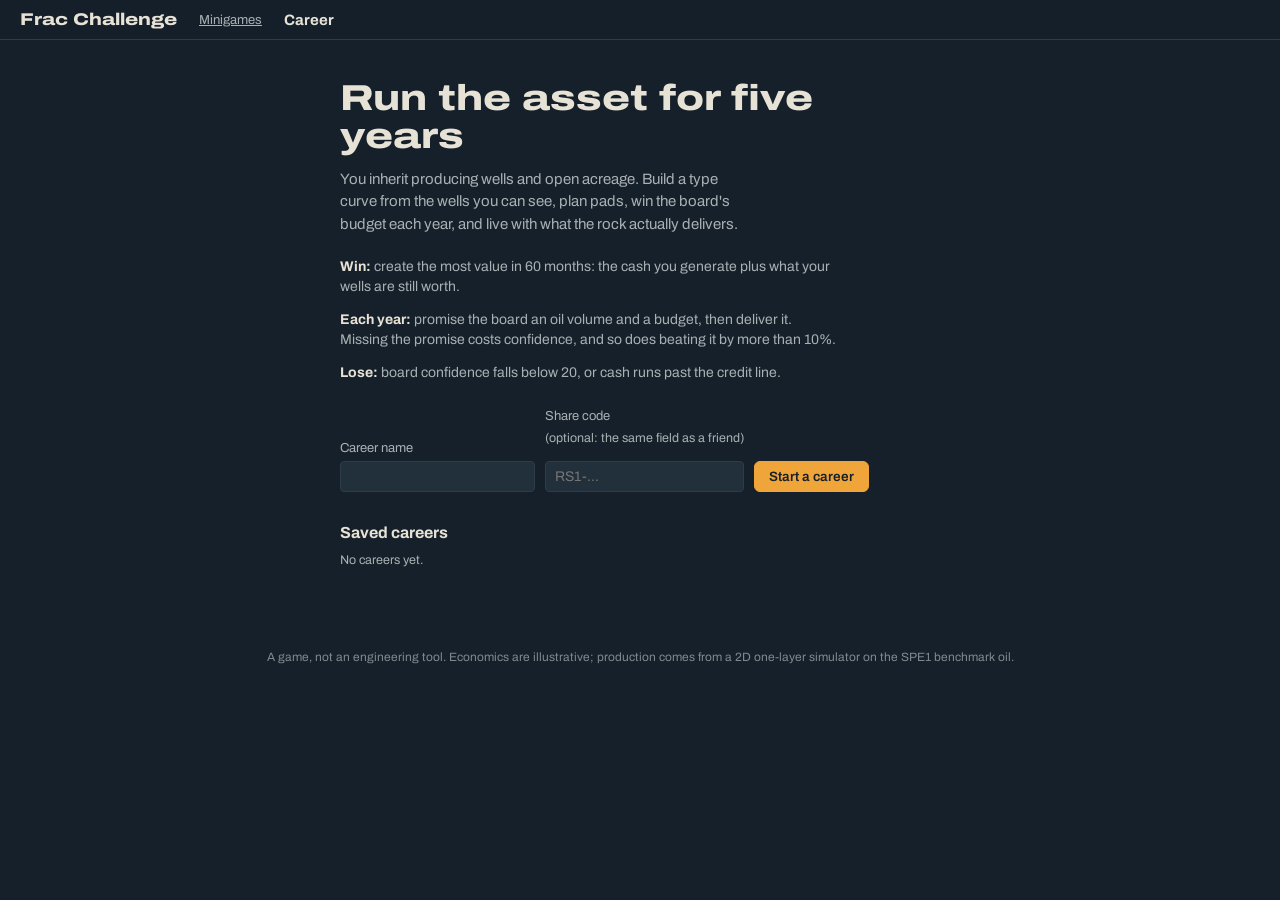
==== commit b92e3fcf: "Game front end: 3D minigame stage, Pump the Job cutaway, career and geology work - Minigame shell: o" ====
--- a/game/web/career.html
+++ b/game/web/career.html
@@ -44,6 +44,7 @@
   </ul>
   <form id="new-form" class="new-form">
     <label>Career name <input id="new-name" maxlength="40" required></label>
+    <label>Share code <span class="hint">(optional: the same field as a friend)</span> <input id="new-share" maxlength="200" placeholder="RS1-…"></label>
     <button type="submit">Start a career</button>
   </form>
   <p id="gen" class="gen" hidden role="status"></p>
@@ -63,6 +64,7 @@
     <button type="button" data-tab="plan">Development plan</button>
     <span class="nav-group">Company</span>
     <button type="button" data-tab="board">Board</button>
+    <button type="button" data-tab="reserves">Reserves</button>
     <button type="button" data-tab="finance">Finances</button>
   </nav>
   <div class="main">
@@ -91,6 +93,11 @@
     <div id="fin-flows"></div>
     <div id="fin-years"></div>
     <div id="fin-afe"></div>
+    <div id="fin-em" class="fin-em"></div>
+  </section>
+
+  <section class="tab" id="tab-reserves" hidden>
+    <div id="reserves-host"></div>
   </section>
 
   <section class="tab" id="tab-diag" hidden>
@@ -112,6 +119,7 @@
             <span class="seg" role="group" aria-label="Map layer">
               <button type="button" data-layer="wells" aria-pressed="true">Wells</button>
               <button type="button" data-layer="production" aria-pressed="false">Production</button>
+              <button type="button" data-layer="depletion" aria-pressed="false">Depletion</button>
             </span>
             <span class="seg" role="group" aria-label="Map style">
               <button type="button" data-style="aerial" aria-pressed="true">Aerial</button>
--- a/game/web/css/career.css
+++ b/game/web/css/career.css
@@ -346,7 +346,7 @@
 html:has(body.career), body.career { overflow: visible; height: auto; }
 
 @media (max-width: 1100px) {
-  .tc-layout, .plan-layout, .board-layout, .mail, .tc-fit { grid-template-columns: 1fr; }
+  .tc-layout, .plan-layout, .board-layout, .mail, .tc-fit { grid-template-columns: minmax(0, 1fr); }
   .plan-strip { position: static; }
 }
 
@@ -517,26 +517,58 @@
 .maps-ov .faultlab { fill: #f4c4bb; font: 700 260px Archivo, sans-serif; paint-order: stroke; stroke: #16202a; stroke-width: 50; }
 .progsvg .faultx { stroke: #e8806f; stroke-dasharray: 4 3; stroke-width: 1.5; } .progsvg .faultlab2 { fill: #f4c4bb; font-size: 11px; }
 .maps-ov .post.lateral { fill: #3d8be0; }
-
-/* diagnostics, scenarios, proximity, POP band */
-.diag-tiles { display: grid; grid-template-columns: repeat(auto-fit, minmax(180px, 1fr)); gap: 10px; margin: 8px 0 12px; }
-.diag-tiles > div { background: var(--slate); border-radius: 6px; padding: 10px 12px; display: grid; gap: 2px; }
-.diag-tiles span { font-size: 12.5px; color: var(--bone-dim); } .diag-tiles strong { font-size: 20px; } .diag-tiles small { font-size: 11.5px; color: var(--bone-dim); }
-.diag-lesson { margin: 0 0 14px; padding: 8px 12px; border-left: 3px solid var(--gauge); background: var(--slate); font-size: 13.5px; }
-.diag-row { display: grid; grid-template-columns: minmax(300px, 460px) 1fr; gap: 14px; margin-bottom: 14px; }
-@media (max-width: 900px) { .diag-row { grid-template-columns: 1fr; } }
-.unity { width: 100%; font-size: 10px; fill: var(--bone-dim); }
-.unity .grid { stroke: rgba(255,255,255,0.05); } .unity .band { fill: rgba(95,168,94,0.10); } .unity .one { stroke: rgba(231,226,214,0.5); stroke-dasharray: 5 4; }
-.unity .pt { fill: #c98322; stroke: #16202a; stroke-width: 1.5; cursor: pointer; } .unity .pt.out { fill: #e8806f; } .unity .pt:focus-visible { stroke: var(--gauge); stroke-width: 3; outline: none; }
-.split-row { display: grid; grid-template-columns: minmax(160px, 1fr) 2fr 110px; gap: 10px; align-items: center; margin: 8px 0; font-size: 13px; }
-.split-row small { display: block; color: var(--bone-dim); font-size: 11.5px; }
-.split-row strong { text-align: right; font-variant-numeric: tabular-nums; }
-.split-bar { position: relative; height: 12px; background: rgba(0,0,0,0.2); border-radius: 2px; }
-.split-bar::after { content: ''; position: absolute; left: 50%; top: -3px; bottom: -3px; width: 1px; background: rgba(231,226,214,0.4); }
-.split-bar i { position: absolute; top: 0; bottom: 0; border-radius: 2px; } .split-bar i.pos { background: #5fa85e; } .split-bar i.neg { background: #e8806f; }
-.diag-table tr { cursor: pointer; } .diag-table tr.outlier td:first-child { color: #e8806f; }
-.th-sort { all: unset; cursor: pointer; } .th-sort:focus-visible { outline: 2px solid var(--gauge); }
-.plan-scen { margin-top: 18px; } .scen-ed input { background: var(--slate); color: var(--bone); border: 1px solid var(--slate-2); border-radius: 3px; padding: 3px 6px; }
-.tc-prox { display: inline-flex; gap: 6px; align-items: center; } .tc-prox input { width: 52px; }
-small.pop { display: block; color: var(--bone-dim); font-size: 11px; }
+
+/* diagnostics, scenarios, proximity, POP band */
+.diag-tiles { display: grid; grid-template-columns: repeat(auto-fit, minmax(180px, 1fr)); gap: 10px; margin: 8px 0 12px; }
+.diag-tiles > div { background: var(--slate); border-radius: 6px; padding: 10px 12px; display: grid; gap: 2px; }
+.diag-tiles span { font-size: 12.5px; color: var(--bone-dim); } .diag-tiles strong { font-size: 20px; } .diag-tiles small { font-size: 11.5px; color: var(--bone-dim); }
+.diag-lesson { margin: 0 0 14px; padding: 8px 12px; border-left: 3px solid var(--gauge); background: var(--slate); font-size: 13.5px; }
+.diag-row { display: grid; grid-template-columns: minmax(300px, 460px) 1fr; gap: 14px; margin-bottom: 14px; }
+@media (max-width: 900px) { .diag-row { grid-template-columns: 1fr; } }
+.unity { width: 100%; font-size: 10px; fill: var(--bone-dim); }
+.unity .grid { stroke: rgba(255,255,255,0.05); } .unity .band { fill: rgba(95,168,94,0.10); } .unity .one { stroke: rgba(231,226,214,0.5); stroke-dasharray: 5 4; }
+.unity .pt { fill: #c98322; stroke: #16202a; stroke-width: 1.5; cursor: pointer; } .unity .pt.out { fill: #e8806f; } .unity .pt:focus-visible { stroke: var(--gauge); stroke-width: 3; outline: none; }
+.split-row { display: grid; grid-template-columns: minmax(160px, 1fr) 2fr 110px; gap: 10px; align-items: center; margin: 8px 0; font-size: 13px; }
+.split-row small { display: block; color: var(--bone-dim); font-size: 11.5px; }
+.split-row strong { text-align: right; font-variant-numeric: tabular-nums; }
+.split-bar { position: relative; height: 12px; background: rgba(0,0,0,0.2); border-radius: 2px; }
+.split-bar::after { content: ''; position: absolute; left: 50%; top: -3px; bottom: -3px; width: 1px; background: rgba(231,226,214,0.4); }
+.split-bar i { position: absolute; top: 0; bottom: 0; border-radius: 2px; } .split-bar i.pos { background: #5fa85e; } .split-bar i.neg { background: #e8806f; }
+.diag-table tr { cursor: pointer; } .diag-table tr.outlier td:first-child { color: #e8806f; }
+.th-sort { all: unset; cursor: pointer; } .th-sort:focus-visible { outline: 2px solid var(--gauge); }
+.plan-scen { margin-top: 18px; } .scen-ed input { background: var(--slate); color: var(--bone); border: 1px solid var(--slate-2); border-radius: 3px; padding: 3px 6px; }
+.tc-prox { display: inline-flex; gap: 6px; align-items: center; } .tc-prox input { width: 52px; }
+small.pop { display: block; color: var(--bone-dim); font-size: 11px; }
 #diag-host .notes, .plan-scen .notes { font-size: 12.5px; color: var(--bone-dim); line-height: 1.45; max-width: 100ch; }
+/* reserves */
+.res-bar { display: flex; height: 22px; border-radius: 3px; overflow: hidden; gap: 2px; background: var(--slate-2); margin: 8px 0; }
+.res-legend { list-style: none; padding: 0; margin: 6px 0; display: grid; gap: 4px; max-width: 520px; font-size: 13px; }
+.res-legend li { display: grid; grid-template-columns: 12px 1fr auto; gap: 8px; align-items: center; }
+.res-legend i { width: 12px; height: 12px; border-radius: 2px; }
+.wfall { width: 100%; font-size: 10.5px; fill: var(--bone-dim); }
+.wfall .grid { stroke: rgba(255,255,255,0.05); } .wfall .link { stroke: rgba(231,226,214,0.35); stroke-dasharray: 3 2; }
+.wfall .tot { fill: #c98322; } .wfall .up { fill: #5fa85e; } .wfall .down { fill: #e8806f; } .wfall .val { fill: var(--bone); font-weight: 600; }
+#reserves-host .notes { font-size: 12.5px; color: var(--bone-dim); line-height: 1.45; }
+.wfall { max-width: 820px; display: block; }
+
+/* workovers, share */
+.wo-well { border-top: 1px solid var(--slate-2); padding: 10px 0; }
+.wo-head { display: flex; gap: 10px; align-items: baseline; margin-bottom: 6px; }
+.wo-opts { display: grid; grid-template-columns: repeat(auto-fit, minmax(260px, 1fr)); gap: 10px; }
+.wo-opt { background: var(--slate-2); border-radius: 6px; padding: 10px 12px; display: grid; gap: 6px; align-content: start; }
+.wo-opt ul { font-size: 13px; }
+.share-box { margin-top: 10px; display: grid; gap: 6px; }
+.share-row { display: flex; gap: 6px; } .share-row input { flex: 1; min-width: 0; font-family: ui-monospace, Consolas, monospace; font-size: 12px; background: var(--slate-2); color: var(--bone); border: 1px solid var(--slate-2); border-radius: 3px; padding: 4px 6px; }
+.fieldmap { max-width: 100%; height: auto; }
+@media (max-width: 760px) {
+  #tab-plan table, #tab-diag table, #tab-reserves table, #tab-board table, #tab-finance table { display: block; overflow-x: auto; max-width: 100%; }
+  #tab-plan svg, #tab-plan canvas, .plan-results > *, .plan-inputs > * { max-width: 100%; min-width: 0; }
+}
+.diag-row3 { display: grid; grid-template-columns: repeat(auto-fit, minmax(300px, 1fr)); gap: 12px; margin-bottom: 12px; }
+.scat { width: 100%; font-size: 9.5px; fill: var(--bone-dim); }
+.scat .grid { stroke: rgba(255,255,255,0.05); } .scat .sp { fill: #c98322; stroke: #16202a; stroke-width: 1; } .scat .fit { stroke: #3d8be0; stroke-width: 1.5; stroke-dasharray: 5 3; }
+.em-box { display: grid; gap: 6px; margin-top: 10px; padding-top: 8px; border-top: 1px solid var(--slate-2); }
+.em-tog { align-items: flex-start; } .em-tog small { display: block; color: var(--bone-dim); font-size: 11.5px; }
+.lbl-sm { font-size: 12.5px; color: var(--bone-dim); } .fin-em { margin-top: 22px; }
+#money-card li.pending span { color: var(--gauge); }
+#money-card li.breach span { color: #e8806f; font-weight: 600; }
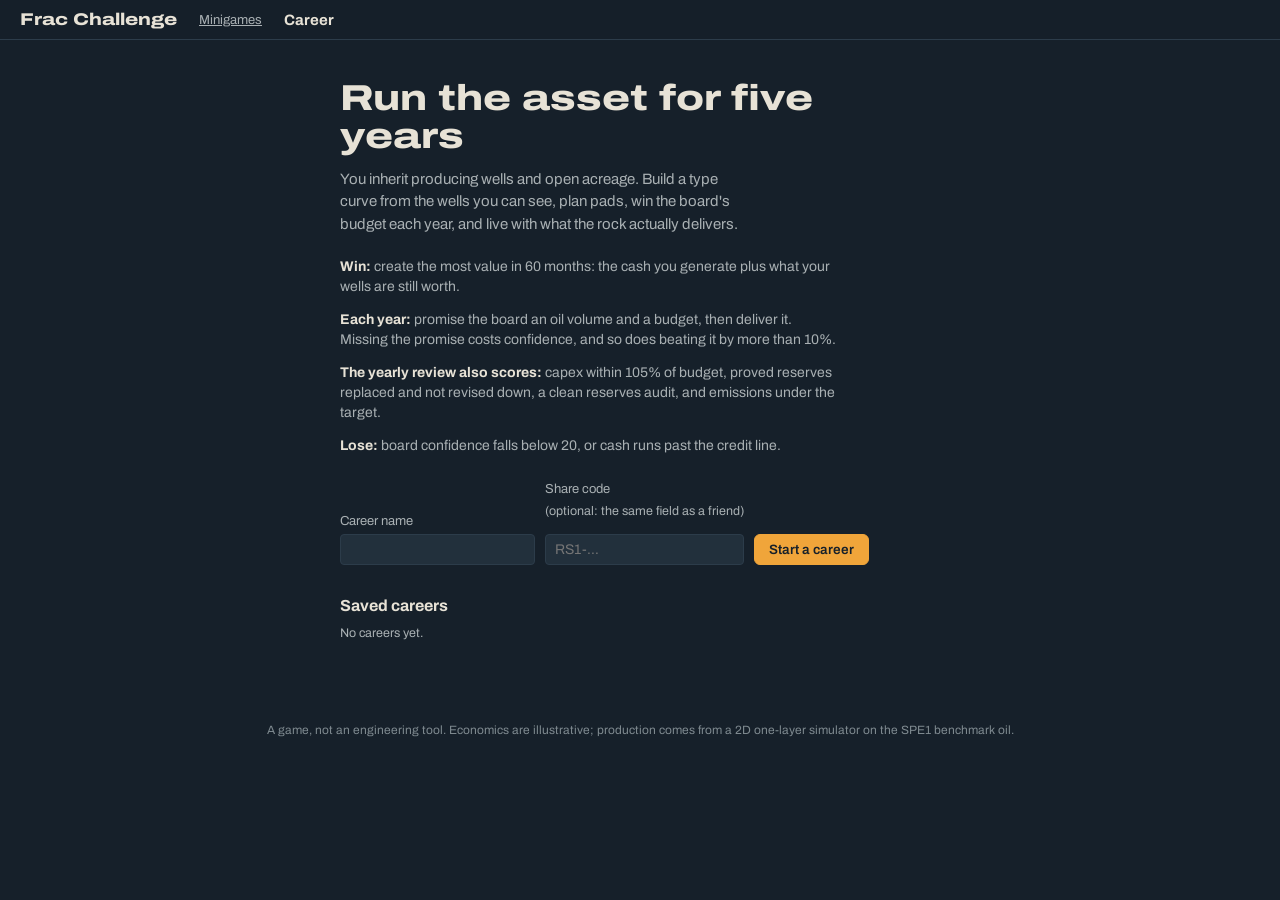
==== commit 22308a8f: "Career front end: fixes from the year-one loop audit - Year 2+ meeting steps start with last year's " ====
--- a/game/web/career.html
+++ b/game/web/career.html
@@ -40,6 +40,7 @@
   <ul class="rules">
     <li><strong>Win:</strong> create the most value in 60 months: the cash you generate plus what your wells are still worth.</li>
     <li><strong>Each year:</strong> promise the board an oil volume and a budget, then deliver it. Missing the promise costs confidence, and so does beating it by more than 10%.</li>
+    <li><strong>The yearly review also scores:</strong> capex within 105% of budget, proved reserves replaced and not revised down, a clean reserves audit, and emissions under the target.</li>
     <li><strong>Lose:</strong> board confidence falls below 20, or cash runs past the credit line.</li>
   </ul>
   <form id="new-form" class="new-form">
--- a/game/web/css/career.css
+++ b/game/web/css/career.css
@@ -572,3 +572,28 @@
 .lbl-sm { font-size: 12.5px; color: var(--bone-dim); } .fin-em { margin-top: 22px; }
 #money-card li.pending span { color: var(--gauge); }
 #money-card li.breach span { color: #e8806f; font-weight: 600; }
+
+/* audit fixes: capex meter, cost-setting jobs, last year's review on Home, link-styled buttons, compact phone header */
+.panel-card .bar.meter span.near { background: #d9a441; }
+.panel-card .bar.meter span.over { background: #e8806f; }
+.panel-card .bar.meter i { background: var(--bone-dim); }
+.panel-card .bar.meter i.limit { background: var(--api-red); }
+.tag.costs { color: var(--gauge); border-color: var(--gauge); }
+.review-top { border-left: 3px solid var(--gauge); }
+.review-top ul li { display: flex; justify-content: space-between; gap: 12px; padding: 3px 0; }
+.review-top .pos { color: #7fc47e; } .review-top .neg { color: #e8806f; }
+.linkish { all: unset; cursor: pointer; color: var(--gauge); text-decoration: underline; }
+.linkish:focus-visible { outline: 2px solid var(--bone); outline-offset: 2px; }
+.steps li .small-btn:not(.do) { margin-top: 6px; display: inline-block; }
+@media (max-width: 760px) {
+  .cbar { padding: 8px 12px; gap: 6px 14px; }
+  .cbar .kpi { font-size: 12px; } .cbar .kpi strong { font-size: 13.5px; }
+  .tabs { flex-wrap: nowrap; overflow-x: auto; scrollbar-width: none; position: sticky; top: var(--barH, 56px); z-index: 9; background: var(--bluestone, #16202a); margin: 0 -12px 10px; padding: 0 12px; }
+  .tabs::-webkit-scrollbar { display: none; }
+  .tabs button { flex: none; padding: 9px 12px; border-left: none; border-bottom: 2px solid transparent; border-radius: 0; }
+  .tabs button[aria-selected='true'] { border-bottom-color: var(--gauge); background: none; }
+}
+.small-btn.do { background: var(--gauge); color: var(--bluestone); border-color: var(--gauge); }
+.steps li .small-btn { margin-top: 6px; display: inline-block; }
+.small-btn:disabled { opacity: 0.45; cursor: not-allowed; }
+@media (max-width: 760px) { .main { padding-top: 2px; } }
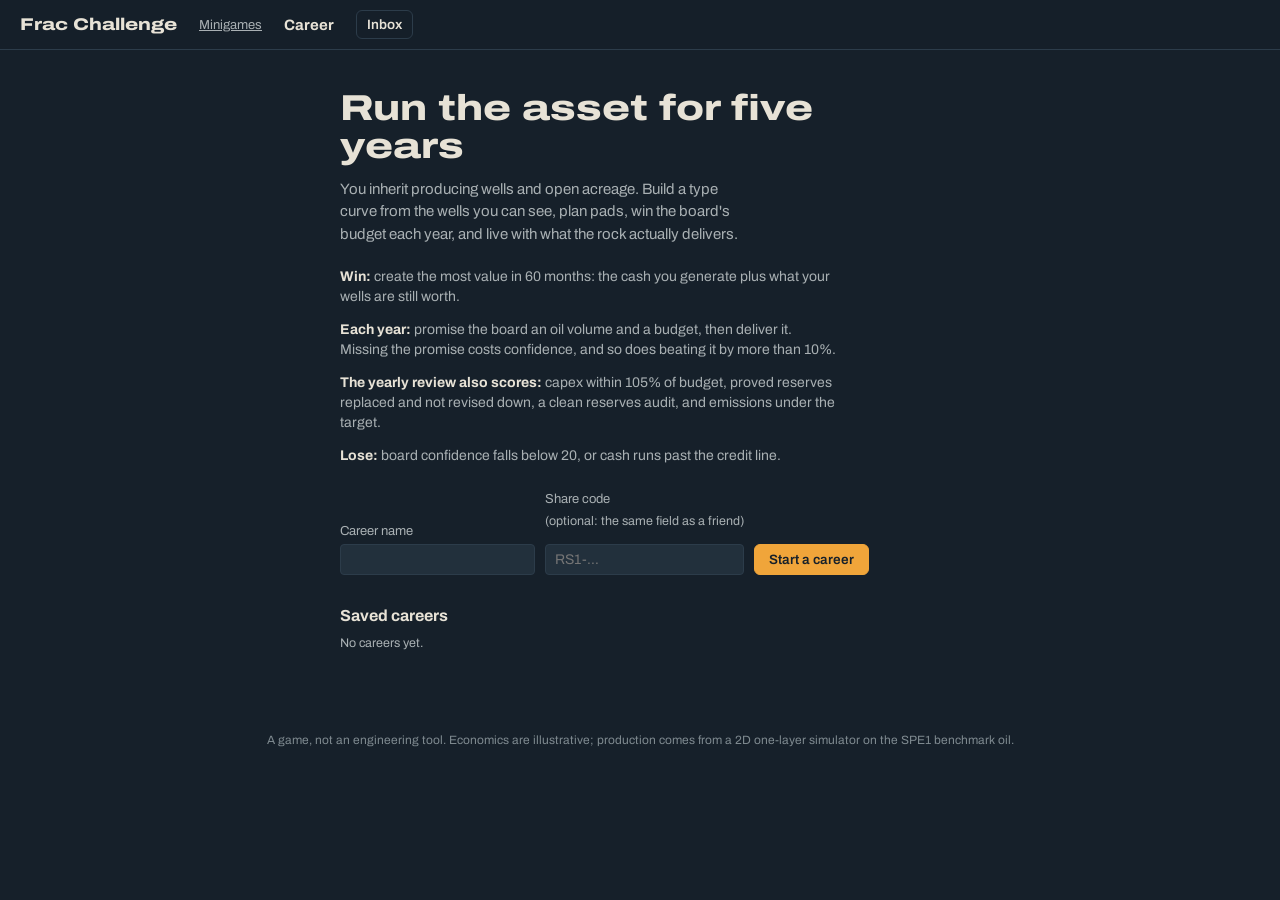
==== commit e1d57f55: "Career front end: the year loop as navigation - Sidebar is now the loop: 1 Look back (Diagnostics, R" ====
--- a/game/web/career.html
+++ b/game/web/career.html
@@ -27,6 +27,7 @@
   <span class="kpi"><span>Cash</span><strong id="cash"></strong></span>
   <span class="kpi conf"><span>Board confidence</span><meter id="conf" min="0" max="100" low="20" high="50" optimum="100"></meter><strong id="conf-n"></strong></span>
   <span class="kpi pace" id="pace" hidden><span>This year</span><strong></strong></span>
+  <button type="button" class="inbox-btn" id="inbox-btn" aria-controls="tab-inbox" aria-expanded="false">Inbox <span id="inbox-n" class="count"></span></button>
   <span class="advance">
     <button type="button" id="advY">To year end</button>
     <button type="button" id="adv1" class="continue">Continue</button>
@@ -54,19 +55,20 @@
 </main>
 
 <div id="app" class="app" hidden>
-  <nav class="tabs" aria-label="Career sections">
-    <button type="button" data-tab="home">Home</button>
-    <button type="button" data-tab="inbox">Inbox <span id="inbox-n" class="count"></span></button>
-    <span class="nav-group">Asset</span>
-    <button type="button" data-tab="field">Field</button>
-    <button type="button" data-tab="maps">Maps</button>
-    <button type="button" data-tab="typecurve">Type curve</button>
-    <button type="button" data-tab="diag">Diagnostics</button>
-    <button type="button" data-tab="plan">Development plan</button>
-    <span class="nav-group">Company</span>
-    <button type="button" data-tab="board">Board</button>
-    <button type="button" data-tab="reserves">Reserves</button>
-    <button type="button" data-tab="finance">Finances</button>
+  <nav class="tabs loop" aria-label="The year, step by step">
+    <span class="nav-group" data-phase="lookback"><b>1</b> Look back <i class="ph-state"></i></span>
+    <button type="button" data-tab="diag" data-phase="lookback">Diagnostics</button>
+    <button type="button" data-tab="reserves" data-phase="lookback">Reserves</button>
+    <button type="button" data-tab="finance" data-phase="lookback">Finances</button>
+    <span class="nav-group" data-phase="prepare"><b>2</b> Prepare <i class="ph-state"></i></span>
+    <button type="button" data-tab="maps" data-phase="prepare">Map the rock</button>
+    <button type="button" data-tab="typecurve" data-phase="prepare">Type curve</button>
+    <button type="button" data-tab="plan" data-phase="prepare">Development plan</button>
+    <span class="nav-group" data-phase="board"><b>3</b> Board <i class="ph-state"></i></span>
+    <button type="button" data-tab="board" data-phase="board">Budget meeting</button>
+    <span class="nav-group" data-phase="year"><b>4</b> The year <i class="ph-state"></i></span>
+    <button type="button" data-tab="home" data-phase="year">This month</button>
+    <button type="button" data-tab="field" data-phase="year">Field</button>
   </nav>
   <div class="main">
 
@@ -170,7 +172,8 @@
               <input type="number" id="tc-prox-n" min="3" max="20" value="8" aria-label="Number of nearest wells">
               <button type="button" class="small-btn" id="tc-prox">Nearest wells</button></span>
             <label class="check"><input type="checkbox" id="tc-norm" checked> Per 1,000 ft of lateral</label>
-            <label class="tc-geo" id="tc-geo-row" hidden>Adjust for geology <select id="tc-geo"></select></label>
+            <span class="tc-geo" id="tc-geo-row" hidden><label>Adjust for geology <select id="tc-geo"></select></label></span>
+            <label class="check" title="Scales each analog to the company's standard completion before fitting, then back to your plan's design. In testing it over-forecast fields whose analogs were small old jobs: compare it with the plain curve."><input type="checkbox" id="tc-design"> Normalise for completion design (compare with the plain curve)</label>
           </div>
           <p class="hint" id="tc-geo-note"></p>
         </div>
@@ -246,7 +249,8 @@
     </div>
   </section>
 
-  <section class="tab" id="tab-inbox" hidden>
+  <section class="tab drawer" id="tab-inbox" hidden aria-label="Inbox">
+    <button type="button" class="drawer-x small-btn" id="inbox-close">Close</button>
     <div class="mail">
       <div class="mail-list">
         <div class="chips" id="mail-filters" role="toolbar" aria-label="Filter messages"></div>
--- a/game/web/css/career.css
+++ b/game/web/css/career.css
@@ -597,3 +597,49 @@
 .steps li .small-btn { margin-top: 6px; display: inline-block; }
 .small-btn:disabled { opacity: 0.45; cursor: not-allowed; }
 @media (max-width: 760px) { .main { padding-top: 2px; } }
+
+/* review preview panel */
+.rv .rv-head { margin: 4px 0 2px; font-size: 14px; } .rv .rv-head strong { font-variant-numeric: tabular-nums; }
+.rv .pos { color: #7fc47e; } .rv .neg { color: #e8806f; } .rv .zero { color: var(--bone-dim); }
+.rv.danger { border-left: 3px solid #e8806f; }
+.rv-parts { list-style: none; padding: 0; margin: 10px 0 6px; display: grid; gap: 2px; }
+.rv-parts li { display: grid; grid-template-columns: minmax(0, 1fr) 120px 92px; gap: 12px; align-items: center; padding: 6px 0; border-top: 1px solid var(--slate-2); }
+.rv-name { font-size: 13.5px; } .rv-name small { display: block; color: var(--bone-dim); font-size: 12px; margin-top: 1px; }
+.rv-val { text-align: right; font-variant-numeric: tabular-nums; } .rv-val small { display: block; font-size: 11.5px; }
+.rv-strip { position: relative; height: 14px; }
+.rv-strip::before { content: ''; position: absolute; left: 0; right: 0; top: 6px; height: 2px; background: var(--slate-2); border-radius: 1px; }
+.rv-strip .rv-zero { position: absolute; top: 1px; width: 1px; height: 12px; background: var(--bone-dim); }
+.rv-strip b { position: absolute; top: 2px; width: 10px; height: 10px; margin-left: -5px; border-radius: 50%; }
+.rv-strip .rv-exp.pos { background: #7fc47e; } .rv-strip .rv-exp.neg { background: #e8806f; } .rv-strip .rv-exp.zero { background: var(--bone-dim); }
+.rv-strip .rv-pess { border: 2px solid currentColor; background: var(--bluestone, #16202a); }
+.rv.compact .rv-parts li { grid-template-columns: minmax(0, 1fr) 70px; } .rv.compact .rv-strip { display: none; }
+@media (max-width: 760px) { .rv-parts li { grid-template-columns: minmax(0, 1fr) 76px; } .rv-strip { display: none; } }
+/* early read, revision comparison */
+.early-h { font-size: 13.5px; margin: 14px 0 4px; }
+.early { list-style: none; padding: 0; margin: 0; } .early li { display: flex; justify-content: space-between; padding: 3px 0; }
+.early .pos { color: #7fc47e; } .early .warn { color: #d9a441; } .early .neg { color: #e8806f; }
+.rev-basis { display: flex; flex-wrap: wrap; gap: 4px 14px; }
+.rev-compare { display: grid; grid-template-columns: 1fr 1fr; gap: 10px; margin: 12px 0; }
+.rev-compare > div { background: var(--slate); border-radius: 6px; padding: 10px 12px; display: grid; gap: 2px; }
+.rev-compare > div.pick { outline: 2px solid var(--gauge); }
+.rev-compare span { font-size: 12.5px; color: var(--bone-dim); } .rev-compare strong { font-size: 22px; font-variant-numeric: tabular-nums; } .rev-compare small { color: var(--bone-dim); font-size: 11.5px; }
+
+/* the year loop as navigation: phase headings with where the year stands; the inbox as a drawer */
+.tabs.loop .nav-group { display: flex; align-items: center; gap: 7px; font-size: 12px; font-weight: 600; color: var(--bone-dim); margin: 16px 0 4px 8px; }
+.tabs.loop .nav-group:first-child { margin-top: 2px; }
+.tabs.loop .nav-group b { display: inline-grid; place-items: center; width: 18px; height: 18px; border-radius: 50%; border: 1px solid var(--slate-2); font-size: 11px; }
+.tabs.loop .nav-group.now { color: var(--bone); } .tabs.loop .nav-group.now b { background: var(--gauge); border-color: var(--gauge); color: var(--bluestone, #16202a); }
+.tabs.loop .nav-group.past b { border-color: #5fa85e; color: #7fc47e; }
+.tabs.loop .ph-state { font-style: normal; font-size: 10.5px; color: var(--gauge); font-weight: 600; }
+.tabs.loop button { padding-left: 33px; }
+.inbox-btn { all: unset; cursor: pointer; font-size: 13.5px; font-weight: 600; color: var(--bone); padding: 6px 10px; border-radius: 6px; border: 1px solid var(--slate-2); }
+.inbox-btn:focus-visible { outline: 2px solid var(--bone); outline-offset: 2px; }
+.tab.drawer { position: fixed; top: var(--barH, 56px); right: 0; bottom: 0; width: min(760px, 100vw); z-index: 20; overflow-y: auto; background: #18232d;
+  border-left: 1px solid var(--slate-2); box-shadow: -12px 0 30px rgba(0,0,0,0.35); padding: 14px 18px; }
+.drawer-x { float: right; }
+body.drawer-open::after { content: ''; position: fixed; inset: var(--barH, 56px) 0 0 0; background: rgba(8,12,16,0.45); z-index: 15; }
+@media (max-width: 980px) {
+  .tabs.loop .nav-group { display: inline-flex; margin: 0 2px 0 10px; flex: none; }
+  .tabs.loop .nav-group:first-child { margin-left: 0; }
+  .tabs.loop button { padding-left: 10px; }
+}
